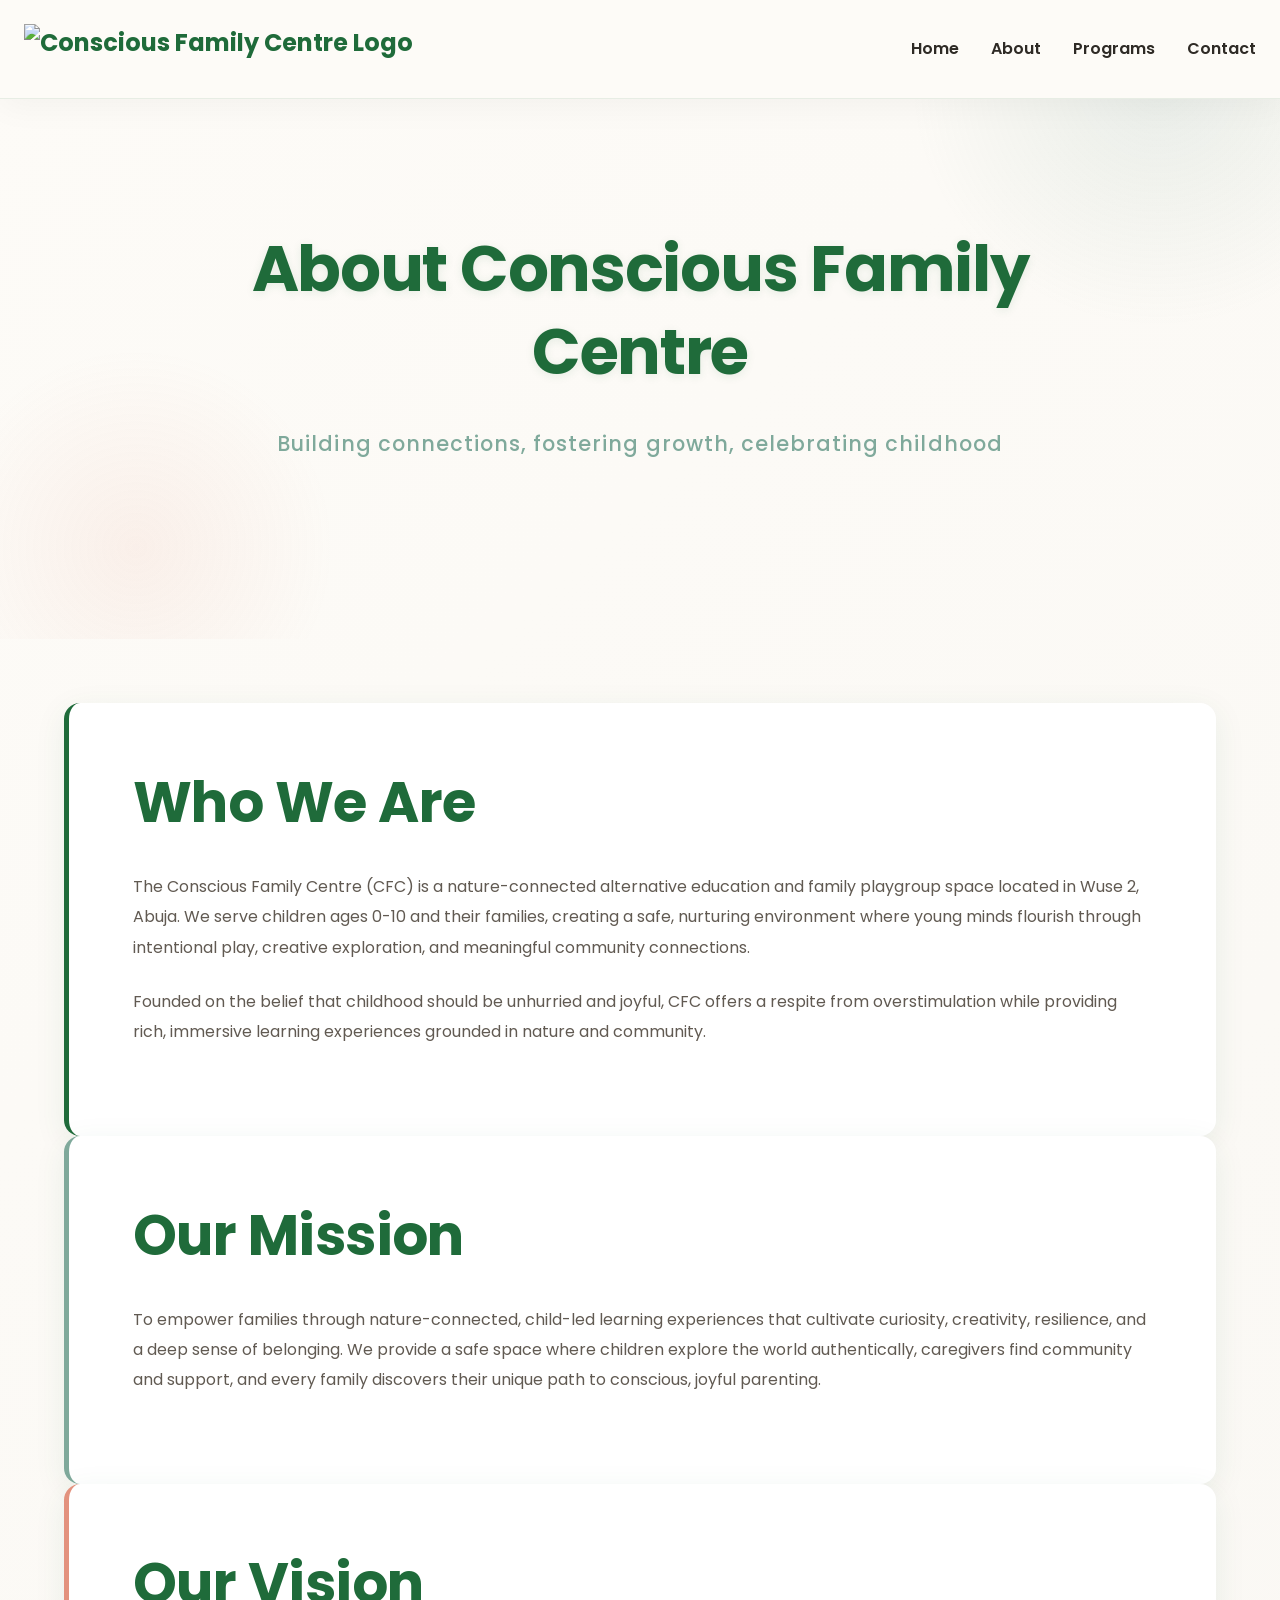
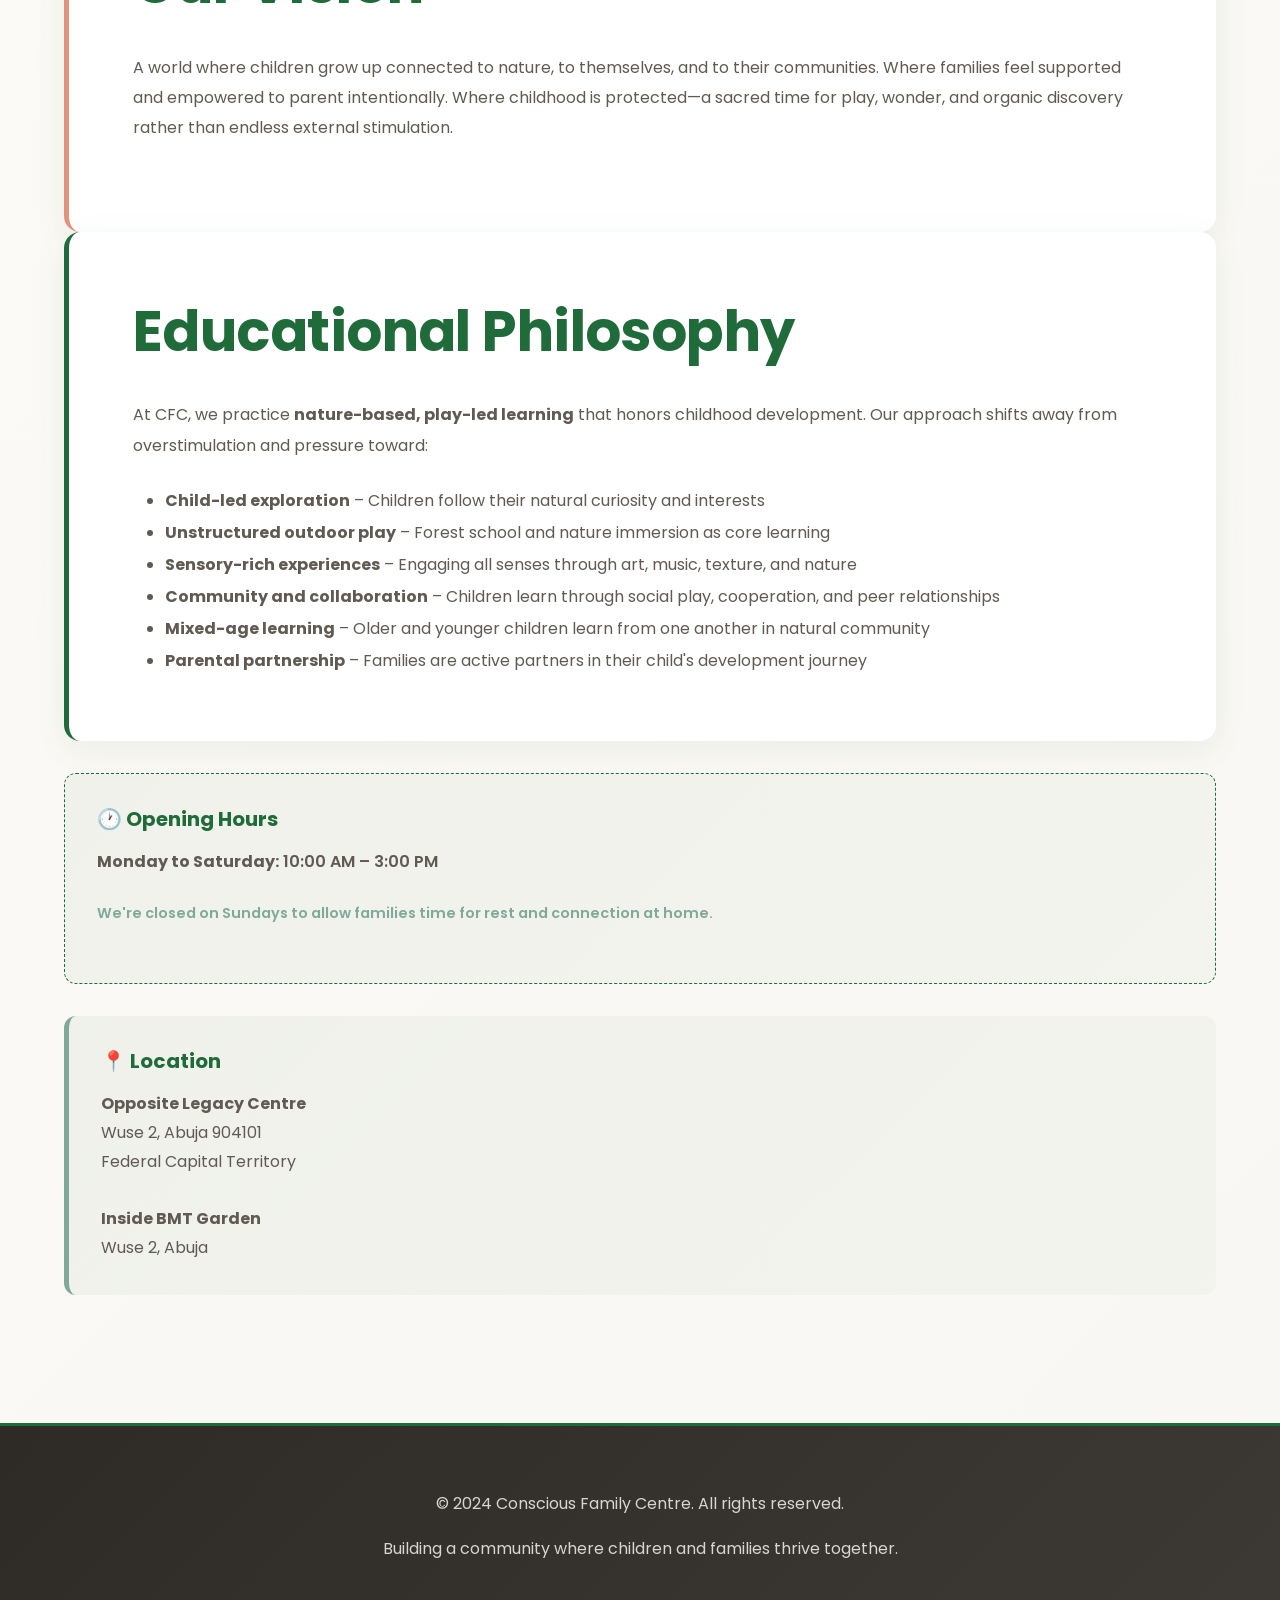
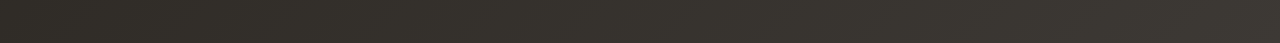
==== about.html @ c372beb5 "Add files via upload" ====
<!DOCTYPE html>
<html lang="en">
<head>
  <meta charset="UTF-8">
  <meta name="viewport" content="width=device-width, initial-scale=1.0">
  <meta name="description" content="Learn about Conscious Family Centre's mission, vision, and educational philosophy.">
  <meta name="theme-color" content="#1f6b3a">
  <title>About Us - Conscious Family Centre</title>
  <link rel="stylesheet" href="./styles.css">
  <link href="https://fonts.googleapis.com/css2?family=Poppins:wght@400;500;600;700&family=Nunito:wght@400;500;600&display=swap" rel="stylesheet">
</head>
<body>
  <!-- Floating Bubble Canvas Background -->
  <canvas id="bubble-canvas"></canvas>

  <!-- Navigation Header -->
  <header>
    <div class="header-container">
      <a href="./index.html" class="logo">
        <img src="./assets/logo.png" alt="Conscious Family Centre Logo">
      </a>
      <nav>
        <ul>
          <li><a href="./index.html" class="nav-link">Home</a></li>
          <li><a href="./about.html" class="nav-link">About</a></li>
          <li><a href="./programs.html" class="nav-link">Programs</a></li>
          <li><a href="./contact.html" class="nav-link">Contact</a></li>
        </ul>
      </nav>
      <button class="menu-toggle" aria-label="Toggle menu">☰</button>
    </div>
  </header>

  <!-- Main Content -->
  <main>
    <!-- Page Header -->
    <section class="hero" style="min-height: 60vh; padding: var(--spacing-xl) var(--spacing-md);">
      <div class="hero-content">
        <h1>About Conscious Family Centre</h1>
        <p class="subtitle">Building connections, fostering growth, celebrating childhood</p>
      </div>
    </section>

    <!-- About Content -->
    <section class="about-section">
      <!-- Who We Are -->
      <div class="about-block">
        <h2>Who We Are</h2>
        <p>
          The Conscious Family Centre (CFC) is a nature-connected alternative education and family playgroup space located in Wuse 2, Abuja. We serve children ages 0-10 and their families, creating a safe, nurturing environment where young minds flourish through intentional play, creative exploration, and meaningful community connections.
        </p>
        <p>
          Founded on the belief that childhood should be unhurried and joyful, CFC offers a respite from overstimulation while providing rich, immersive learning experiences grounded in nature and community.
        </p>
      </div>

      <!-- Our Mission -->
      <div class="about-block">
        <h2>Our Mission</h2>
        <p>
          To empower families through nature-connected, child-led learning experiences that cultivate curiosity, creativity, resilience, and a deep sense of belonging. We provide a safe space where children explore the world authentically, caregivers find community and support, and every family discovers their unique path to conscious, joyful parenting.
        </p>
      </div>

      <!-- Our Vision -->
      <div class="about-block">
        <h2>Our Vision</h2>
        <p>
          A world where children grow up connected to nature, to themselves, and to their communities. Where families feel supported and empowered to parent intentionally. Where childhood is protected—a sacred time for play, wonder, and organic discovery rather than endless external stimulation.
        </p>
      </div>

      <!-- Educational Philosophy -->
      <div class="about-block">
        <h2>Educational Philosophy</h2>
        <p>
          At CFC, we practice <strong>nature-based, play-led learning</strong> that honors childhood development. Our approach shifts away from overstimulation and pressure toward:
        </p>
        <ul style="color: var(--earth-muted); margin-left: var(--spacing-lg); line-height: 2;">
          <li><strong>Child-led exploration</strong> – Children follow their natural curiosity and interests</li>
          <li><strong>Unstructured outdoor play</strong> – Forest school and nature immersion as core learning</li>
          <li><strong>Sensory-rich experiences</strong> – Engaging all senses through art, music, texture, and nature</li>
          <li><strong>Community and collaboration</strong> – Children learn through social play, cooperation, and peer relationships</li>
          <li><strong>Mixed-age learning</strong> – Older and younger children learn from one another in natural community</li>
          <li><strong>Parental partnership</strong> – Families are active partners in their child's development journey</li>
        </ul>
      </div>

      <!-- Opening Hours -->
      <div class="opening-hours">
        <h4>🕐 Opening Hours</h4>
        <p><strong>Monday to Saturday:</strong> 10:00 AM – 3:00 PM</p>
        <p style="font-size: 0.9rem; color: #7fa99b; margin-top: var(--spacing-sm);">
          We're closed on Sundays to allow families time for rest and connection at home.
        </p>
      </div>

      <!-- Location Info -->
      <div style="background: linear-gradient(135deg, rgba(31, 107, 58, 0.05) 0%, rgba(127, 169, 155, 0.05) 100%); padding: var(--spacing-lg); border-radius: 12px; border-left: 5px solid #7fa99b; margin-top: var(--spacing-lg);">
        <h4 style="color: var(--primary-green); margin-bottom: var(--spacing-sm);">📍 Location</h4>
        <p style="margin: 0;">
          <strong>Opposite Legacy Centre</strong><br>
          Wuse 2, Abuja 904101<br>
          Federal Capital Territory<br>
          <br>
          <strong>Inside BMT Garden</strong><br>
          Wuse 2, Abuja
        </p>
      </div>
    </section>
  </main>

  <!-- Footer -->
  <footer>
    <p>&copy; 2024 Conscious Family Centre. All rights reserved.</p>
    <p>Building a community where children and families thrive together.</p>
  </footer>

  <!-- Scripts -->
  <script src="./script.js"></script>
</body>
</html>
---- styles.css ----
/* ==========================================
   CONSCIOUS FAMILY CENTRE - GLOBAL STYLES
   Modern, Warm, Organic Aesthetic
   ========================================== */

:root {
  /* Brand Colors */
  --primary-green: #1f6b3a;
  --secondary-green: #4ade80;
  --cream: #fdfbf7;
  --dark-text: #2e2a25;
  --earth-muted: #615a52;
  --accent-coral: #e3927e;
  --accent-sage: #7fa99b;
  --soft-gray: #f5f5f5;
  --white: #ffffff;
  
  /* Spacing */
  --spacing-xs: 0.5rem;
  --spacing-sm: 1rem;
  --spacing-md: 1.5rem;
  --spacing-lg: 2rem;
  --spacing-xl: 3rem;
  --spacing-2xl: 4rem;
  
  /* Transitions */
  --transition-fast: 0.2s ease;
  --transition-normal: 0.35s ease;
  --transition-smooth: 0.5s cubic-bezier(0.25, 0.46, 0.45, 0.94);
}

* {
  margin: 0;
  padding: 0;
  box-sizing: border-box;
}

html {
  scroll-behavior: smooth;
}

body {
  font-family: 'Poppins', sans-serif;
  color: var(--dark-text);
  background: linear-gradient(135deg, var(--cream) 0%, #f9f7f3 100%);
  position: relative;
  overflow-x: hidden;
  line-height: 1.6;
}

/* Canvas Background - Floating Bubbles */
#bubble-canvas {
  position: fixed;
  top: 0;
  left: 0;
  width: 100%;
  height: 100%;
  z-index: -1;
  pointer-events: none;
}

/* ==========================================
   TYPOGRAPHY
   ========================================== */

h1, h2, h3, h4, h5, h6 {
  font-family: 'Poppins', sans-serif;
  font-weight: 700;
  line-height: 1.3;
  color: var(--dark-text);
}

h1 {
  font-size: clamp(2.5rem, 8vw, 4rem);
  letter-spacing: -0.02em;
}

h2 {
  font-size: clamp(2rem, 6vw, 3.5rem);
  letter-spacing: -0.01em;
  margin-bottom: var(--spacing-lg);
}

h3 {
  font-size: clamp(1.5rem, 4vw, 2.5rem);
  margin-bottom: var(--spacing-md);
}

h4 {
  font-size: 1.25rem;
  margin-bottom: var(--spacing-sm);
}

p {
  font-size: 1rem;
  color: var(--earth-muted);
  margin-bottom: var(--spacing-md);
  line-height: 1.8;
}

.subtitle {
  font-size: clamp(1rem, 3vw, 1.25rem);
  color: var(--accent-sage);
  font-weight: 500;
  letter-spacing: 0.05em;
}

/* ==========================================
   NAVIGATION & HEADER
   ========================================== */

header {
  position: relative;
  z-index: 100;
  background: rgba(253, 251, 247, 0.95);
  backdrop-filter: blur(10px);
  border-bottom: 1px solid rgba(31, 107, 58, 0.1);
  padding: var(--spacing-md) 0;
  box-shadow: 0 8px 32px rgba(0, 0, 0, 0.04);
}

.header-container {
  max-width: 1400px;
  margin: 0 auto;
  padding: 0 var(--spacing-md);
  display: flex;
  justify-content: space-between;
  align-items: center;
}

.logo {
  display: flex;
  align-items: center;
  text-decoration: none;
  font-size: 1.5rem;
  font-weight: 700;
  color: var(--primary-green);
  transition: transform var(--transition-normal);
  gap: var(--spacing-sm);
}

.logo img {
  height: 50px;
  width: auto;
  transition: transform var(--transition-normal);
}

.logo:hover {
  transform: translateY(-2px);
}

.logo:hover img {
  transform: scale(1.05);
}

nav ul {
  list-style: none;
  display: flex;
  gap: var(--spacing-lg);
  flex-wrap: wrap;
}

nav a {
  text-decoration: none;
  color: var(--dark-text);
  font-weight: 600;
  position: relative;
  padding: var(--spacing-xs) 0;
  transition: color var(--transition-fast);
}

nav a::after {
  content: '';
  position: absolute;
  bottom: -4px;
  left: 0;
  width: 0;
  height: 2px;
  background: linear-gradient(90deg, var(--primary-green), var(--accent-sage));
  transition: width var(--transition-normal);
}

nav a:hover {
  color: var(--primary-green);
}

nav a:hover::after {
  width: 100%;
}

nav a.active {
  color: var(--primary-green);
}

nav a.active::after {
  width: 100%;
}

/* Mobile Menu Toggle */
.menu-toggle {
  display: none;
  background: none;
  border: none;
  font-size: 1.5rem;
  cursor: pointer;
  color: var(--primary-green);
}

/* ==========================================
   HERO SECTION
   ========================================== */

.hero {
  position: relative;
  min-height: 100vh;
  display: flex;
  align-items: center;
  justify-content: center;
  overflow: hidden;
  padding: var(--spacing-2xl) var(--spacing-md);
}

.hero::before {
  content: '';
  position: absolute;
  top: -50%;
  right: -10%;
  width: 500px;
  height: 500px;
  background: radial-gradient(circle, rgba(127, 169, 155, 0.15) 0%, transparent 70%);
  border-radius: 50%;
  animation: float 20s ease-in-out infinite;
}

.hero::after {
  content: '';
  position: absolute;
  bottom: -20%;
  left: -5%;
  width: 400px;
  height: 400px;
  background: radial-gradient(circle, rgba(227, 146, 126, 0.1) 0%, transparent 70%);
  border-radius: 50%;
  animation: float 25s ease-in-out infinite reverse;
}

.hero-content {
  position: relative;
  z-index: 2;
  text-align: center;
  max-width: 900px;
  animation: fadeInUp 1s ease-out;
}

.hero-content h1 {
  color: var(--primary-green);
  margin-bottom: var(--spacing-lg);
  text-shadow: 0 2px 10px rgba(31, 107, 58, 0.1);
}

.hero-content .subtitle {
  margin-bottom: var(--spacing-xl);
  font-size: clamp(1.1rem, 3vw, 1.3rem);
}

.hero-image-container {
  position: relative;
  width: 100%;
  max-width: 800px;
  margin-top: var(--spacing-2xl);
  border-radius: 20px;
  overflow: hidden;
  box-shadow: 0 20px 60px rgba(31, 107, 58, 0.15);
  transform: perspective(1000px) rotateX(5deg);
  transition: transform var(--transition-smooth);
}

.hero-image-container:hover {
  transform: perspective(1000px) rotateX(2deg) translateY(-5px);
}

.hero-image-container img {
  width: 100%;
  height: auto;
  display: block;
  object-fit: cover;
}

/* ==========================================
   CORE PRINCIPLES GRID
   ========================================== */

.principles-grid {
  display: grid;
  grid-template-columns: repeat(auto-fit, minmax(280px, 1fr));
  gap: var(--spacing-lg);
  margin-top: var(--spacing-2xl);
}

.principle-card {
  background: var(--white);
  padding: var(--spacing-lg);
  border-radius: 16px;
  box-shadow: 0 8px 32px rgba(31, 107, 58, 0.08);
  border: 1px solid rgba(31, 107, 58, 0.1);
  transition: all var(--transition-smooth);
  position: relative;
  overflow: hidden;
}

.principle-card::before {
  content: '';
  position: absolute;
  top: 0;
  left: -100%;
  width: 100%;
  height: 100%;
  background: linear-gradient(90deg, transparent, rgba(127, 169, 155, 0.1), transparent);
  transition: left var(--transition-smooth);
}

.principle-card:hover {
  transform: translateY(-8px);
  box-shadow: 0 16px 48px rgba(31, 107, 58, 0.15);
  border-color: var(--accent-sage);
}

.principle-card:hover::before {
  left: 100%;
}

.principle-icon {
  font-size: 3rem;
  margin-bottom: var(--spacing-md);
}

.principle-card h3 {
  color: var(--primary-green);
  margin-bottom: var(--spacing-sm);
}

.principle-card p {
  font-size: 0.95rem;
  color: var(--earth-muted);
}

/* ==========================================
   ABOUT PAGE STYLES
   ========================================== */

.about-section {
  max-width: 1200px;
  margin: 0 auto;
  padding: var(--spacing-2xl) var(--spacing-md);
}

.about-grid {
  display: grid;
  grid-template-columns: 1fr;
  gap: var(--spacing-2xl);
  margin-bottom: var(--spacing-2xl);
}

.about-block {
  background: var(--white);
  padding: var(--spacing-2xl);
  border-radius: 16px;
  box-shadow: 0 8px 32px rgba(31, 107, 58, 0.08);
  border-left: 5px solid var(--primary-green);
  transition: transform var(--transition-smooth);
}

.about-block:nth-child(2) {
  border-left-color: var(--accent-sage);
}

.about-block:nth-child(3) {
  border-left-color: var(--accent-coral);
}

.about-block:hover {
  transform: translateX(8px);
}

.about-block h2 {
  color: var(--primary-green);
  margin-bottom: var(--spacing-lg);
}

.about-block p {
  margin-bottom: var(--spacing-md);
  line-height: 1.9;
}

.opening-hours {
  background: linear-gradient(135deg, rgba(31, 107, 58, 0.05) 0%, rgba(127, 169, 155, 0.05) 100%);
  padding: var(--spacing-lg);
  border-radius: 12px;
  margin-top: var(--spacing-lg);
  border: 1px dashed var(--primary-green);
}

.opening-hours h4 {
  color: var(--primary-green);
  margin-bottom: var(--spacing-sm);
}

.opening-hours p {
  color: var(--earth-muted);
  font-weight: 600;
}

/* ==========================================
   PROGRAMS PAGE - MASONRY GRID
   ========================================== */

.programs-section {
  max-width: 1400px;
  margin: 0 auto;
  padding: var(--spacing-2xl) var(--spacing-md);
}

.programs-intro {
  text-align: center;
  margin-bottom: var(--spacing-2xl);
}

.programs-intro h2 {
  color: var(--primary-green);
}

.programs-grid {
  display: grid;
  grid-template-columns: repeat(auto-fill, minmax(300px, 1fr));
  gap: var(--spacing-lg);
  margin-bottom: var(--spacing-2xl);
}

.program-card {
  background: var(--white);
  border-radius: 16px;
  overflow: hidden;
  box-shadow: 0 8px 32px rgba(31, 107, 58, 0.08);
  transition: all var(--transition-smooth);
  position: relative;
  display: flex;
  flex-direction: column;
  height: 100%;
}

.program-card:hover {
  transform: translateY(-12px);
  box-shadow: 0 16px 48px rgba(31, 107, 58, 0.2);
}

.program-image-wrapper {
  position: relative;
  width: 100%;
  height: 250px;
  overflow: hidden;
  background: linear-gradient(135deg, var(--cream) 0%, var(--soft-gray) 100%);
}

.program-image-wrapper img {
  width: 100%;
  height: 100%;
  object-fit: cover;
  transition: transform var(--transition-smooth);
}

.program-card:hover .program-image-wrapper img {
  transform: scale(1.08);
  filter: brightness(1.05);
}

.program-content {
  padding: var(--spacing-lg);
  flex-grow: 1;
  display: flex;
  flex-direction: column;
}

.program-badge {
  display: inline-block;
  background: linear-gradient(135deg, var(--primary-green), var(--accent-sage));
  color: var(--white);
  padding: var(--spacing-xs) var(--spacing-md);
  border-radius: 20px;
  font-size: 0.75rem;
  font-weight: 700;
  text-transform: uppercase;
  letter-spacing: 0.05em;
  margin-bottom: var(--spacing-sm);
  width: fit-content;
}

.program-card h3 {
  color: var(--primary-green);
  margin-bottom: var(--spacing-sm);
  font-size: 1.3rem;
}

.program-card p {
  color: var(--earth-muted);
  font-size: 0.95rem;
  margin-bottom: var(--spacing-md);
  flex-grow: 1;
}

/* ==========================================
   TESTIMONIALS SECTION
   ========================================== */

.testimonials-section {
  background: linear-gradient(135deg, rgba(31, 107, 58, 0.05) 0%, rgba(127, 169, 155, 0.05) 100%);
  padding: var(--spacing-2xl) var(--spacing-md);
  margin-top: var(--spacing-2xl);
  border-top: 2px solid var(--primary-green);
  border-bottom: 2px solid var(--accent-sage);
}

.testimonials-content {
  max-width: 1200px;
  margin: 0 auto;
}

.testimonials-section h2 {
  color: var(--primary-green);
  text-align: center;
  margin-bottom: var(--spacing-2xl);
}

.testimonial-grid {
  display: grid;
  grid-template-columns: 1fr;
  gap: var(--spacing-lg);
  margin-top: var(--spacing-lg);
}

.testimonial-card {
  background: var(--white);
  border-radius: 16px;
  overflow: hidden;
  box-shadow: 0 8px 32px rgba(31, 107, 58, 0.08);
  display: grid;
  grid-template-columns: 1fr 1fr;
  gap: var(--spacing-lg);
  padding: var(--spacing-lg);
  transition: transform var(--transition-smooth);
}

.testimonial-card:hover {
  transform: translateY(-4px);
}

.testimonial-image {
  width: 100%;
  height: 300px;
  border-radius: 12px;
  overflow: hidden;
  background: linear-gradient(135deg, var(--cream) 0%, var(--soft-gray) 100%);
}

.testimonial-image img {
  width: 100%;
  height: 100%;
  object-fit: cover;
}

.testimonial-quote {
  display: flex;
  flex-direction: column;
  justify-content: center;
}

.testimonial-quote p {
  font-size: 1.1rem;
  color: var(--dark-text);
  font-style: italic;
  margin-bottom: var(--spacing-lg);
  border-left: 4px solid var(--accent-coral);
  padding-left: var(--spacing-lg);
  line-height: 1.9;
}

.testimonial-quote .author {
  font-weight: 700;
  color: var(--primary-green);
  font-style: normal;
  font-size: 0.95rem;
}

/* ==========================================
   CONTACT PAGE - DIGITAL CONNECT HUB
   ========================================== */

.contact-section {
  max-width: 1000px;
  margin: 0 auto;
  padding: var(--spacing-2xl) var(--spacing-md);
}

.contact-intro {
  text-align: center;
  margin-bottom: var(--spacing-2xl);
}

.contact-intro h2 {
  color: var(--primary-green);
}

.contact-grid {
  display: grid;
  grid-template-columns: repeat(auto-fit, minmax(300px, 1fr));
  gap: var(--spacing-lg);
}

.contact-card {
  background: var(--white);
  padding: var(--spacing-2xl);
  border-radius: 16px;
  text-align: center;
  box-shadow: 0 8px 32px rgba(31, 107, 58, 0.08);
  border: 2px solid transparent;
  transition: all var(--transition-smooth);
  position: relative;
  overflow: hidden;
}

.contact-card::before {
  content: '';
  position: absolute;
  top: 0;
  left: 0;
  right: 0;
  height: 3px;
  background: linear-gradient(90deg, var(--primary-green), var(--accent-sage));
  transform: scaleX(0);
  transform-origin: left;
  transition: transform var(--transition-smooth);
}

.contact-card:hover {
  border-color: var(--accent-sage);
  transform: translateY(-8px);
  box-shadow: 0 16px 48px rgba(31, 107, 58, 0.15);
}

.contact-card:hover::before {
  transform: scaleX(1);
}

.contact-icon {
  font-size: 3rem;
  margin-bottom: var(--spacing-md);
  animation: float 3s ease-in-out infinite;
}

.contact-card h3 {
  color: var(--primary-green);
  margin-bottom: var(--spacing-md);
}

.contact-card p {
  color: var(--earth-muted);
  margin-bottom: var(--spacing-lg);
}

.contact-link {
  display: inline-flex;
  align-items: center;
  justify-content: center;
  gap: var(--spacing-sm);
  background: linear-gradient(135deg, var(--primary-green), var(--accent-sage));
  color: var(--white);
  padding: var(--spacing-md) var(--spacing-lg);
  border-radius: 10px;
  text-decoration: none;
  font-weight: 600;
  transition: all var(--transition-smooth);
  border: 2px solid transparent;
}

.contact-link:hover {
  transform: translateY(-2px);
  box-shadow: 0 8px 20px rgba(31, 107, 58, 0.3);
  background: linear-gradient(135deg, var(--accent-sage), var(--primary-green));
}

.contact-link svg {
  width: 20px;
  height: 20px;
  transition: transform var(--transition-normal);
}

.contact-link:hover svg {
  transform: scale(1.15) rotate(5deg);
}

.location-card {
  grid-column: 1 / -1;
  background: linear-gradient(135deg, rgba(31, 107, 58, 0.05) 0%, rgba(127, 169, 155, 0.05) 100%);
  border: 2px dashed var(--primary-green);
}

.location-card h3 {
  margin-bottom: var(--spacing-md);
}

.location-info {
  color: var(--earth-muted);
  line-height: 1.9;
  font-weight: 500;
}

/* ==========================================
   FOOTER
   ========================================== */

footer {
  background: linear-gradient(135deg, var(--dark-text) 0%, #3d3935 100%);
  color: var(--white);
  padding: var(--spacing-2xl) var(--spacing-md);
  text-align: center;
  margin-top: var(--spacing-2xl);
  border-top: 3px solid var(--primary-green);
}

footer p {
  color: rgba(255, 255, 255, 0.8);
  margin-bottom: var(--spacing-sm);
}

footer a {
  color: var(--accent-sage);
  text-decoration: none;
  transition: color var(--transition-normal);
}

footer a:hover {
  color: var(--accent-coral);
  text-decoration: underline;
}

/* ==========================================
   ANIMATIONS
   ========================================== */

@keyframes float {
  0%, 100% {
    transform: translateY(0px);
  }
  50% {
    transform: translateY(-20px);
  }
}

@keyframes fadeInUp {
  from {
    opacity: 0;
    transform: translateY(30px);
  }
  to {
    opacity: 1;
    transform: translateY(0);
  }
}

@keyframes slideInLeft {
  from {
    opacity: 0;
    transform: translateX(-50px);
  }
  to {
    opacity: 1;
    transform: translateX(0);
  }
}

@keyframes slideInRight {
  from {
    opacity: 0;
    transform: translateX(50px);
  }
  to {
    opacity: 1;
    transform: translateX(0);
  }
}

@keyframes pulse {
  0%, 100% {
    opacity: 1;
  }
  50% {
    opacity: 0.7;
  }
}

/* ==========================================
   RESPONSIVE DESIGN
   ========================================== */

@media (max-width: 768px) {
  :root {
    --spacing-xl: 2rem;
    --spacing-2xl: 2.5rem;
  }

  nav ul {
    gap: var(--spacing-md);
  }

  .menu-toggle {
    display: block;
  }

  nav {
    display: none;
  }

  nav.active {
    display: flex;
    position: absolute;
    top: 70px;
    left: 0;
    right: 0;
    background: var(--cream);
    flex-direction: column;
    padding: var(--spacing-lg);
    border-bottom: 1px solid rgba(31, 107, 58, 0.1);
    gap: var(--spacing-md);
  }

  nav.active ul {
    flex-direction: column;
    gap: var(--spacing-md);
  }

  .hero {
    min-height: 80vh;
    padding: var(--spacing-lg) var(--spacing-md);
  }

  .principles-grid {
    grid-template-columns: 1fr;
  }

  .programs-grid {
    grid-template-columns: 1fr;
  }

  .testimonial-card {
    grid-template-columns: 1fr;
    gap: var(--spacing-lg);
  }

  .testimonial-image {
    height: 250px;
  }

  .contact-grid {
    grid-template-columns: 1fr;
  }

  .about-block {
    padding: var(--spacing-lg);
  }

  h1 {
    font-size: 2rem;
  }

  h2 {
    font-size: 1.5rem;
  }

  .hero::before {
    width: 300px;
    height: 300px;
  }

  .hero::after {
    width: 250px;
    height: 250px;
  }
}

@media (max-width: 480px) {
  :root {
    --spacing-lg: 1.5rem;
    --spacing-md: 1rem;
  }

  .header-container {
    padding: 0 var(--spacing-sm);
  }

  .logo img {
    height: 40px;
  }

  h1 {
    font-size: 1.5rem;
  }

  h2 {
    font-size: 1.25rem;
  }

  nav a {
    font-size: 0.9rem;
  }

  .hero-image-container {
    margin-top: var(--spacing-lg);
  }

  .principle-card {
    padding: var(--spacing-md);
  }

  .program-image-wrapper {
    height: 200px;
  }

  .contact-card {
    padding: var(--spacing-lg);
  }

  .testimonial-card {
    padding: var(--spacing-md);
  }

  footer {
    padding: var(--spacing-lg) var(--spacing-sm);
  }
}

/* ==========================================
   UTILITY CLASSES
   ========================================== */

.container {
  max-width: 1200px;
  margin: 0 auto;
  padding: 0 var(--spacing-md);
}

.section-title {
  color: var(--primary-green);
  text-align: center;
  margin-bottom: var(--spacing-2xl);
}

.btn {
  display: inline-block;
  padding: var(--spacing-md) var(--spacing-lg);
  border-radius: 10px;
  text-decoration: none;
  font-weight: 600;
  transition: all var(--transition-smooth);
  border: 2px solid transparent;
}

.btn-primary {
  background: linear-gradient(135deg, var(--primary-green), var(--accent-sage));
  color: var(--white);
}

.btn-primary:hover {
  transform: translateY(-2px);
  box-shadow: 0 8px 20px rgba(31, 107, 58, 0.3);
}

.btn-secondary {
  background: transparent;
  color: var(--primary-green);
  border-color: var(--primary-green);
}

.btn-secondary:hover {
  background: var(--primary-green);
  color: var(--white);
}

.text-center {
  text-align: center;
}

.mt-lg {
  margin-top: var(--spacing-lg);
}

.mb-lg {
  margin-bottom: var(--spacing-lg);
}

.opacity-reduced {
  opacity: 0.8;
}
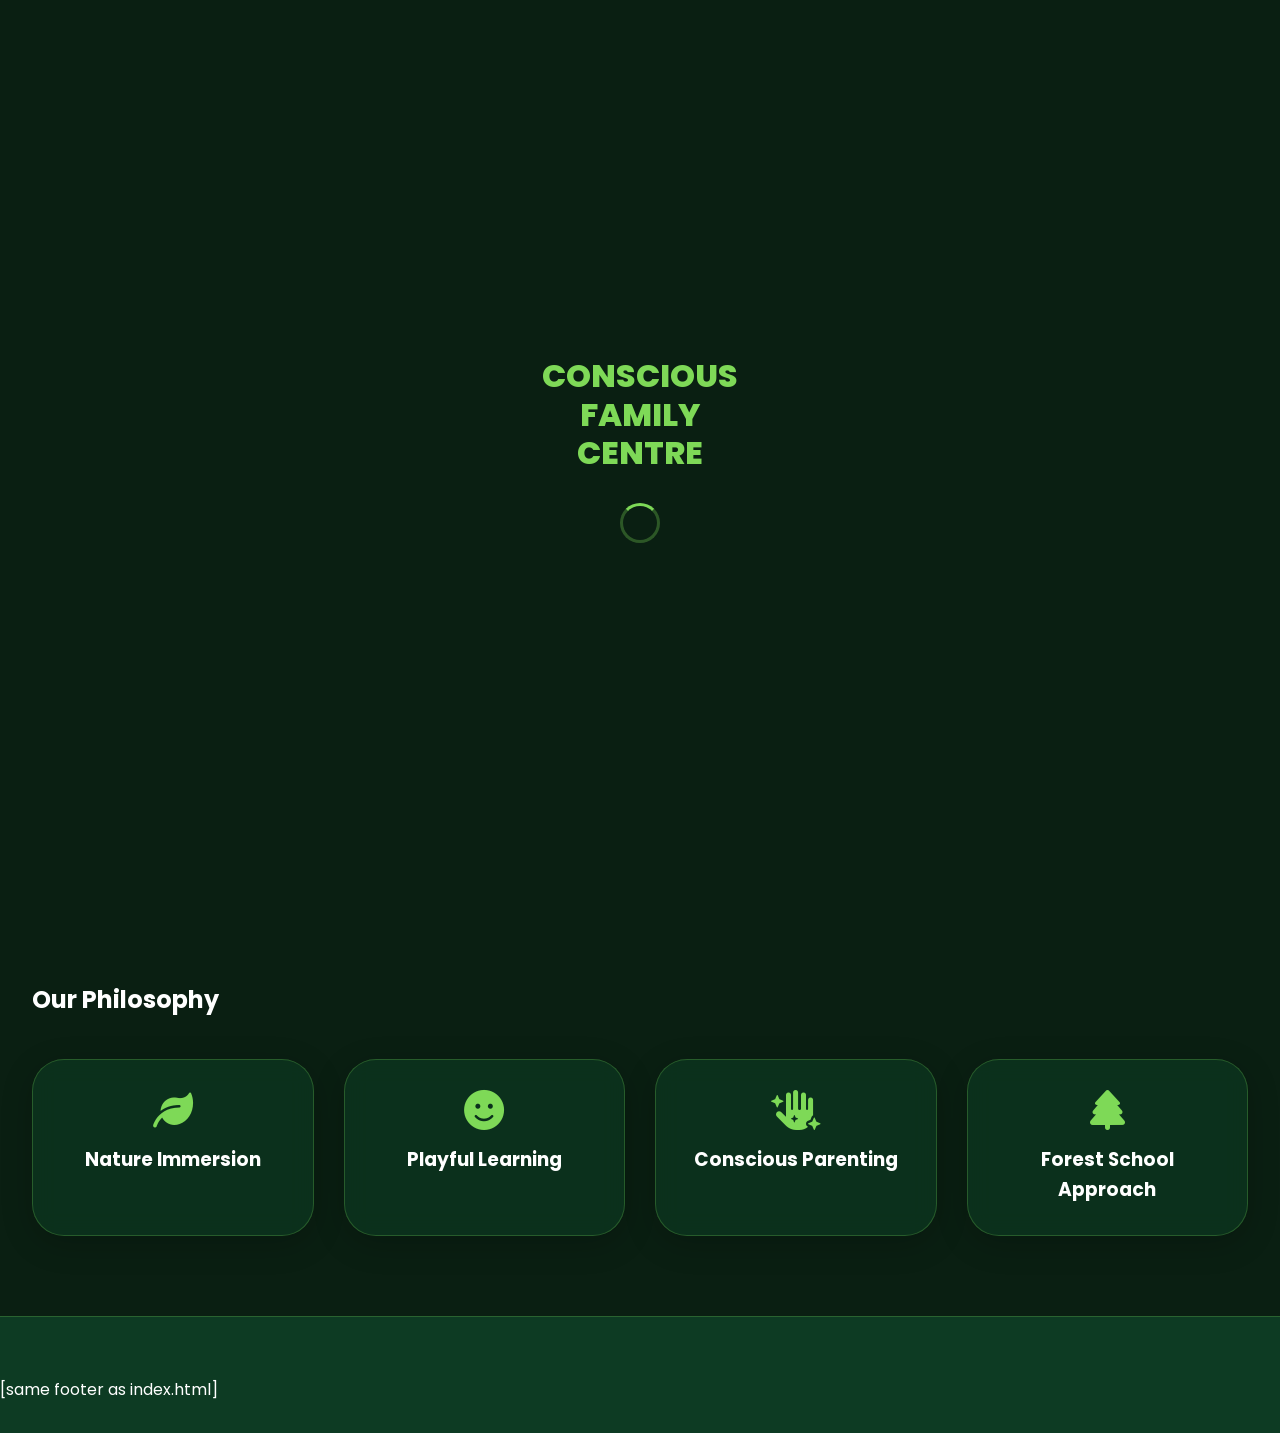
==== commit 40aebe2a: "Create about.html" ====
--- a/about.html
+++ b/about.html
@@ -2,121 +2,58 @@
 <html lang="en">
 <head>
   <meta charset="UTF-8">
-  <meta name="viewport" content="width=device-width, initial-scale=1.0">
-  <meta name="description" content="Learn about Conscious Family Centre's mission, vision, and educational philosophy.">
-  <meta name="theme-color" content="#1f6b3a">
-  <title>About Us - Conscious Family Centre</title>
-  <link rel="stylesheet" href="./styles.css">
-  <link href="https://fonts.googleapis.com/css2?family=Poppins:wght@400;500;600;700&family=Nunito:wght@400;500;600&display=swap" rel="stylesheet">
+  <meta name="viewport" content="width=device-width, initial-scale=1.0, user-scalable=no">
+  <title>About | Conscious Family Centre</title>
+  <link rel="preconnect" href="https://fonts.googleapis.com">
+  <link rel="preconnect" href="https://fonts.gstatic.com" crossorigin>
+  <link href="https://fonts.googleapis.com/css2?family=Poppins:wght@300;400;500;600;700;800&family=Nunito:wght@400;500;600;700&display=swap" rel="stylesheet">
+  <link rel="stylesheet" href="https://cdnjs.cloudflare.com/ajax/libs/font-awesome/6.0.0-beta3/css/all.min.css">
+  <link rel="stylesheet" href="style.css">
 </head>
 <body>
-  <!-- Floating Bubble Canvas Background -->
-  <canvas id="bubble-canvas"></canvas>
+  <div class="cursor"></div><div class="cursor-follower"></div>
+  <div class="preloader"><div class="preloader-content"><div class="preloader-logo">conscious<br>family<br>centre</div><div class="preloader-spinner"></div></div></div>
 
-  <!-- Navigation Header -->
-  <header>
-    <div class="header-container">
-      <a href="./index.html" class="logo">
-        <img src="./assets/logo.png" alt="Conscious Family Centre Logo">
-      </a>
-      <nav>
-        <ul>
-          <li><a href="./index.html" class="nav-link">Home</a></li>
-          <li><a href="./about.html" class="nav-link">About</a></li>
-          <li><a href="./programs.html" class="nav-link">Programs</a></li>
-          <li><a href="./contact.html" class="nav-link">Contact</a></li>
-        </ul>
-      </nav>
-      <button class="menu-toggle" aria-label="Toggle menu">☰</button>
+  <nav class="navbar">
+    <div class="container nav-container">
+      <div class="logo"><div class="logo-stacked">conscious<br><span>family<br>centre</span></div></div>
+      <div class="nav-toggle" id="navToggle"><span></span><span></span><span></span></div>
+      <ul class="nav-menu" id="navMenu">
+        <li><a href="index.html" class="nav-link">Home</a></li>
+        <li><a href="about.html" class="nav-link active">About</a></li>
+        <li><a href="programs.html" class="nav-link">Programs</a></li>
+        <li><a href="contact.html" class="nav-link">Contact</a></li>
+        <li><a href="tel:0803518784" class="nav-cta"><i class="fas fa-phone-alt"></i> Call Us</a></li>
+      </ul>
     </div>
-  </header>
+  </nav>
 
-  <!-- Main Content -->
-  <main>
-    <!-- Page Header -->
-    <section class="hero" style="min-height: 60vh; padding: var(--spacing-xl) var(--spacing-md);">
-      <div class="hero-content">
-        <h1>About Conscious Family Centre</h1>
-        <p class="subtitle">Building connections, fostering growth, celebrating childhood</p>
+  <section class="page-hero">
+    <div class="container"><h1>Our Story</h1><p>A nature-connected haven for children 0–10 and their families</p></div>
+  </section>
+
+  <section class="about-section">
+    <div class="container">
+      <div class="about-grid">
+        <div class="about-content">
+          <h2>Conscious Family Centre (CFC)</h2>
+          <p>We are a nature-connected alternative education and family playgroup space in Abuja, designed for children ages 0 to 10. Our centre offers <strong>stay-and-play sessions</strong>, a <strong>Homeschool Hub</strong>, and dedicated community support for parents and caregivers.</p>
+          <p>We believe that childhood should be filled with wonder, outdoor exploration, and meaningful connections. Every activity is intentionally crafted to nurture emotional, social, and cognitive development.</p>
+          <div class="hours-card glassmorph"><h3><i class="far fa-clock"></i> Opening Hours</h3><p>Monday – Saturday: 10:00 AM – 3:00 PM</p><p><em>Closed on Sundays</em></p></div>
+        </div>
+        <div class="about-image"><img src="https://images.unsplash.com/photo-1502082553048-f009c37129b9?w=600&auto=format" alt="Children playing outdoors" loading="lazy"></div>
       </div>
-    </section>
+    </div>
+  </section>
 
-    <!-- About Content -->
-    <section class="about-section">
-      <!-- Who We Are -->
-      <div class="about-block">
-        <h2>Who We Are</h2>
-        <p>
-          The Conscious Family Centre (CFC) is a nature-connected alternative education and family playgroup space located in Wuse 2, Abuja. We serve children ages 0-10 and their families, creating a safe, nurturing environment where young minds flourish through intentional play, creative exploration, and meaningful community connections.
-        </p>
-        <p>
-          Founded on the belief that childhood should be unhurried and joyful, CFC offers a respite from overstimulation while providing rich, immersive learning experiences grounded in nature and community.
-        </p>
-      </div>
+  <section class="values-section">
+    <div class="container"><h2>Our Philosophy</h2><div class="values-grid"><div class="value-card glassmorph"><i class="fas fa-leaf"></i><h3>Nature Immersion</h3></div><div class="value-card glassmorph"><i class="fas fa-smile"></i><h3>Playful Learning</h3></div><div class="value-card glassmorph"><i class="fas fa-hand-sparkles"></i><h3>Conscious Parenting</h3></div><div class="value-card glassmorph"><i class="fas fa-tree"></i><h3>Forest School Approach</h3></div></div></div>
+  </section>
 
-      <!-- Our Mission -->
-      <div class="about-block">
-        <h2>Our Mission</h2>
-        <p>
-          To empower families through nature-connected, child-led learning experiences that cultivate curiosity, creativity, resilience, and a deep sense of belonging. We provide a safe space where children explore the world authentically, caregivers find community and support, and every family discovers their unique path to conscious, joyful parenting.
-        </p>
-      </div>
-
-      <!-- Our Vision -->
-      <div class="about-block">
-        <h2>Our Vision</h2>
-        <p>
-          A world where children grow up connected to nature, to themselves, and to their communities. Where families feel supported and empowered to parent intentionally. Where childhood is protected—a sacred time for play, wonder, and organic discovery rather than endless external stimulation.
-        </p>
-      </div>
-
-      <!-- Educational Philosophy -->
-      <div class="about-block">
-        <h2>Educational Philosophy</h2>
-        <p>
-          At CFC, we practice <strong>nature-based, play-led learning</strong> that honors childhood development. Our approach shifts away from overstimulation and pressure toward:
-        </p>
-        <ul style="color: var(--earth-muted); margin-left: var(--spacing-lg); line-height: 2;">
-          <li><strong>Child-led exploration</strong> – Children follow their natural curiosity and interests</li>
-          <li><strong>Unstructured outdoor play</strong> – Forest school and nature immersion as core learning</li>
-          <li><strong>Sensory-rich experiences</strong> – Engaging all senses through art, music, texture, and nature</li>
-          <li><strong>Community and collaboration</strong> – Children learn through social play, cooperation, and peer relationships</li>
-          <li><strong>Mixed-age learning</strong> – Older and younger children learn from one another in natural community</li>
-          <li><strong>Parental partnership</strong> – Families are active partners in their child's development journey</li>
-        </ul>
-      </div>
-
-      <!-- Opening Hours -->
-      <div class="opening-hours">
-        <h4>🕐 Opening Hours</h4>
-        <p><strong>Monday to Saturday:</strong> 10:00 AM – 3:00 PM</p>
-        <p style="font-size: 0.9rem; color: #7fa99b; margin-top: var(--spacing-sm);">
-          We're closed on Sundays to allow families time for rest and connection at home.
-        </p>
-      </div>
-
-      <!-- Location Info -->
-      <div style="background: linear-gradient(135deg, rgba(31, 107, 58, 0.05) 0%, rgba(127, 169, 155, 0.05) 100%); padding: var(--spacing-lg); border-radius: 12px; border-left: 5px solid #7fa99b; margin-top: var(--spacing-lg);">
-        <h4 style="color: var(--primary-green); margin-bottom: var(--spacing-sm);">📍 Location</h4>
-        <p style="margin: 0;">
-          <strong>Opposite Legacy Centre</strong><br>
-          Wuse 2, Abuja 904101<br>
-          Federal Capital Territory<br>
-          <br>
-          <strong>Inside BMT Garden</strong><br>
-          Wuse 2, Abuja
-        </p>
-      </div>
-    </section>
-  </main>
-
-  <!-- Footer -->
-  <footer>
-    <p>&copy; 2024 Conscious Family Centre. All rights reserved.</p>
-    <p>Building a community where children and families thrive together.</p>
-  </footer>
-
-  <!-- Scripts -->
-  <script src="./script.js"></script>
+  <footer class="footer">[same footer as index.html]</footer>
+  <script src="https://cdnjs.cloudflare.com/ajax/libs/three.js/r128/three.min.js"></script>
+  <script src="https://cdnjs.cloudflare.com/ajax/libs/gsap/3.12.5/gsap.min.js"></script>
+  <script src="https://cdnjs.cloudflare.com/ajax/libs/gsap/3.12.5/ScrollTrigger.min.js"></script>
+  <script src="script.js"></script>
 </body>
-</html>
+    </html>
--- a/style.css
+++ b/style.css
@@ -0,0 +1,82 @@
+/* Dark Green + Leafy Green Theme */
+:root {
+  --dark-bg: #0A1F12;
+  --deep-green: #0D3B23;
+  --leaf-green: #4CAF50;
+  --light-leaf: #7ED957;
+  --accent-gold: #F5B041;
+  --white: #FFFFFF;
+  --white-soft: rgba(255,255,255,0.85);
+  --glass-bg: rgba(13, 59, 35, 0.65);
+  --glass-border: rgba(126, 217, 87, 0.25);
+  --shadow-glow: 0 0 20px rgba(76, 175, 80, 0.3);
+}
+* { margin: 0; padding: 0; box-sizing: border-box; }
+body { font-family: 'Poppins', sans-serif; background: var(--dark-bg); color: var(--white); line-height: 1.6; overflow-x: hidden; }
+.container { max-width: 1280px; margin: 0 auto; padding: 0 32px; }
+.cursor { position: fixed; width: 8px; height: 8px; background: var(--light-leaf); border-radius: 50%; pointer-events: none; z-index: 9999; mix-blend-mode: difference; }
+.cursor-follower { position: fixed; width: 40px; height: 40px; border: 2px solid var(--light-leaf); border-radius: 50%; pointer-events: none; z-index: 9998; transition: transform 0.2s ease; }
+.preloader { position: fixed; top:0; left:0; width:100%; height:100%; background: var(--dark-bg); z-index:10000; display:flex; justify-content:center; align-items:center; transition: opacity 0.8s; }
+.preloader-logo { font-size: 2rem; font-weight:800; line-height:1.2; text-transform:uppercase; color: var(--light-leaf); margin-bottom:30px; text-align:center; }
+.preloader-spinner { width:40px; height:40px; border:3px solid rgba(126,217,87,0.3); border-top:3px solid var(--light-leaf); border-radius:50%; animation: spin 1s linear infinite; margin:0 auto; }
+@keyframes spin { to { transform: rotate(360deg); } }
+.glassmorph { background: var(--glass-bg); backdrop-filter: blur(12px); border: 1px solid var(--glass-border); border-radius: 32px; box-shadow: 0 8px 32px rgba(0,0,0,0.2); }
+.navbar { position: fixed; top:20px; left:50%; transform:translateX(-50%); width:calc(100% - 40px); max-width:1320px; background: rgba(10,31,18,0.85); backdrop-filter:blur(16px); border-radius:80px; z-index:1000; padding:12px 28px; transition: all 0.4s; border:1px solid rgba(126,217,87,0.2); }
+.navbar.scrolled { top:10px; background: rgba(10,31,18,0.95); }
+.nav-container { display:flex; justify-content:space-between; align-items:center; }
+.logo-stacked { font-size:1.2rem; font-weight:800; line-height:1.2; text-transform:uppercase; letter-spacing:1px; }
+.logo-stacked span { color: var(--light-leaf); }
+.nav-menu { display:flex; gap:2rem; align-items:center; list-style:none; }
+.nav-link { text-decoration:none; color:var(--white); font-weight:500; transition:0.3s; position:relative; }
+.nav-link::after { content:''; position:absolute; bottom:-5px; left:0; width:0; height:2px; background:var(--light-leaf); transition:width 0.3s; }
+.nav-link:hover::after, .nav-link.active::after { width:100%; }
+.nav-cta { background:var(--leaf-green); color:white; padding:8px 24px; border-radius:40px; text-decoration:none; font-weight:600; transition:0.3s; display:flex; align-items:center; gap:8px; }
+.nav-cta:hover { background:var(--light-leaf); transform:scale(1.02); }
+.nav-toggle { display:none; cursor:pointer; }
+.nav-toggle span { display:block; width:25px; height:3px; background:white; margin:5px 0; }
+.hero { min-height:100vh; position:relative; overflow:hidden; display:flex; align-items:center; }
+#hero-canvas { position:absolute; top:0; left:0; width:100%; height:100%; z-index:1; }
+.hero-background-image { position:absolute; top:0; left:0; width:100%; height:100%; background-image:url('https://images.unsplash.com/photo-1441974231531-c6227db76b6e?w=1600&auto=format'); background-size:cover; background-position:center; opacity:0.4; z-index:2; }
+.hero-overlay { position:absolute; top:0; left:0; width:100%; height:100%; background:radial-gradient(circle, transparent, var(--dark-bg) 80%); z-index:3; }
+.hero-container { position:relative; z-index:10; width:100%; }
+.hero-card { max-width:750px; padding:48px 56px; margin:0 auto; text-align:center; backdrop-filter:blur(16px); }
+.hero-badge { display:inline-block; background:rgba(76,175,80,0.2); padding:6px 18px; border-radius:40px; font-size:0.8rem; letter-spacing:2px; margin-bottom:24px; }
+.hero-title { font-size:clamp(2.2rem,6vw,4rem); font-weight:800; line-height:1.2; margin-bottom:20px; }
+.hero-text { font-size:1.1rem; margin-bottom:32px; opacity:0.9; }
+.btn { display:inline-flex; align-items:center; gap:12px; padding:12px 32px; border-radius:50px; text-decoration:none; font-weight:600; transition:all 0.4s; }
+.btn-primary { background:var(--leaf-green); color:white; }
+.btn-primary:hover { background:var(--light-leaf); transform:translateY(-3px); box-shadow:0 10px 25px rgba(76,175,80,0.4); }
+.btn-outline { border:2px solid var(--light-leaf); color:white; }
+.btn-outline:hover { background:var(--light-leaf); color:var(--dark-bg); transform:translateY(-3px); }
+.hero-scroll { position:absolute; bottom:30px; left:50%; transform:translateX(-50%); z-index:10; text-align:center; }
+.scroll-mouse { width:26px; height:40px; border:2px solid white; border-radius:20px; margin:0 auto 8px; position:relative; }
+.scroll-mouse::before { content:''; position:absolute; top:8px; left:50%; transform:translateX(-50%); width:4px; height:8px; background:white; border-radius:2px; animation:scrollAnim 1.5s infinite; }
+@keyframes scrollAnim { 0%{opacity:1; transform:translateX(-50%) translateY(0);} 100%{opacity:0; transform:translateX(-50%) translateY(10px);} }
+.scroll-arrow { animation:bounce 2s infinite; }
+@keyframes bounce { 0%,100%{transform:translateY(0);} 50%{transform:translateY(5px);} }
+.page-hero { padding:160px 0 80px; background: linear-gradient(135deg, var(--deep-green), var(--dark-bg)); text-align:center; }
+.page-hero h1 { font-size:3rem; margin-bottom:20px; }
+.about-section, .programs-main, .core-activities, .contact-section, .values-section { padding:80px 0; }
+.about-grid { display:grid; grid-template-columns:1fr 1fr; gap:50px; align-items:center; }
+.hours-card { padding:24px; margin-top:30px; }
+.programs-grid { display:grid; grid-template-columns:repeat(auto-fit, minmax(280px,1fr)); gap:30px; }
+.program-card { padding:20px; transition:0.3s; }
+.program-card img { width:100%; height:180px; object-fit:cover; border-radius:24px; margin-bottom:20px; }
+.program-card h3 { margin-bottom:12px; }
+.activity-item { display:flex; gap:24px; align-items:center; padding:20px; margin-bottom:20px; transition:0.3s; }
+.activity-item img { width:100px; height:100px; border-radius:20px; object-fit:cover; }
+.values-grid { display:grid; grid-template-columns:repeat(auto-fit, minmax(200px,1fr)); gap:30px; margin-top:40px; }
+.value-card { padding:30px; text-align:center; transition:0.3s; }
+.value-card i { font-size:2.5rem; color:var(--light-leaf); margin-bottom:15px; }
+.contact-grid { display:grid; grid-template-columns:1fr 1fr; gap:40px; }
+.contact-info, .contact-note { padding:32px; }
+.contact-info h3 { margin:20px 0 10px; color:var(--light-leaf); }
+.social-links a { display:inline-block; margin-right:15px; background:rgba(126,217,87,0.2); padding:8px 20px; border-radius:40px; text-decoration:none; color:white; transition:0.3s; }
+.footer { background:var(--deep-green); padding:60px 0 30px; border-top:1px solid var(--glass-border); }
+.footer-grid { display:grid; grid-template-columns:repeat(auto-fit, minmax(200px,1fr)); gap:40px; margin-bottom:40px; }
+.footer-col h4 { margin-bottom:20px; color:var(--light-leaf); }
+.footer-col ul { list-style:none; }
+.footer-col ul li a { color:var(--white-soft); text-decoration:none; }
+.footer-bottom { text-align:center; padding-top:30px; border-top:1px solid rgba(126,217,87,0.2); }
+@media (max-width:992px){ .about-grid, .contact-grid { grid-template-columns:1fr; } .hero-card { padding:32px 24px; margin:0 20px; } }
+@media (max-width:768px){ .nav-toggle { display:block; } .nav-menu { position:fixed; top:80px; left:-100%; width:100%; height:calc(100vh - 80px); background:var(--deep-green); flex-direction:column; padding:40px; transition:0.4s; gap:30px; } .nav-menu.active { left:0; } .hero-buttons { flex-direction:column; gap:15px; } .btn { justify-content:center; } .activity-item { flex-direction:column; text-align:center; } .cursor, .cursor-follower { display:none; } }
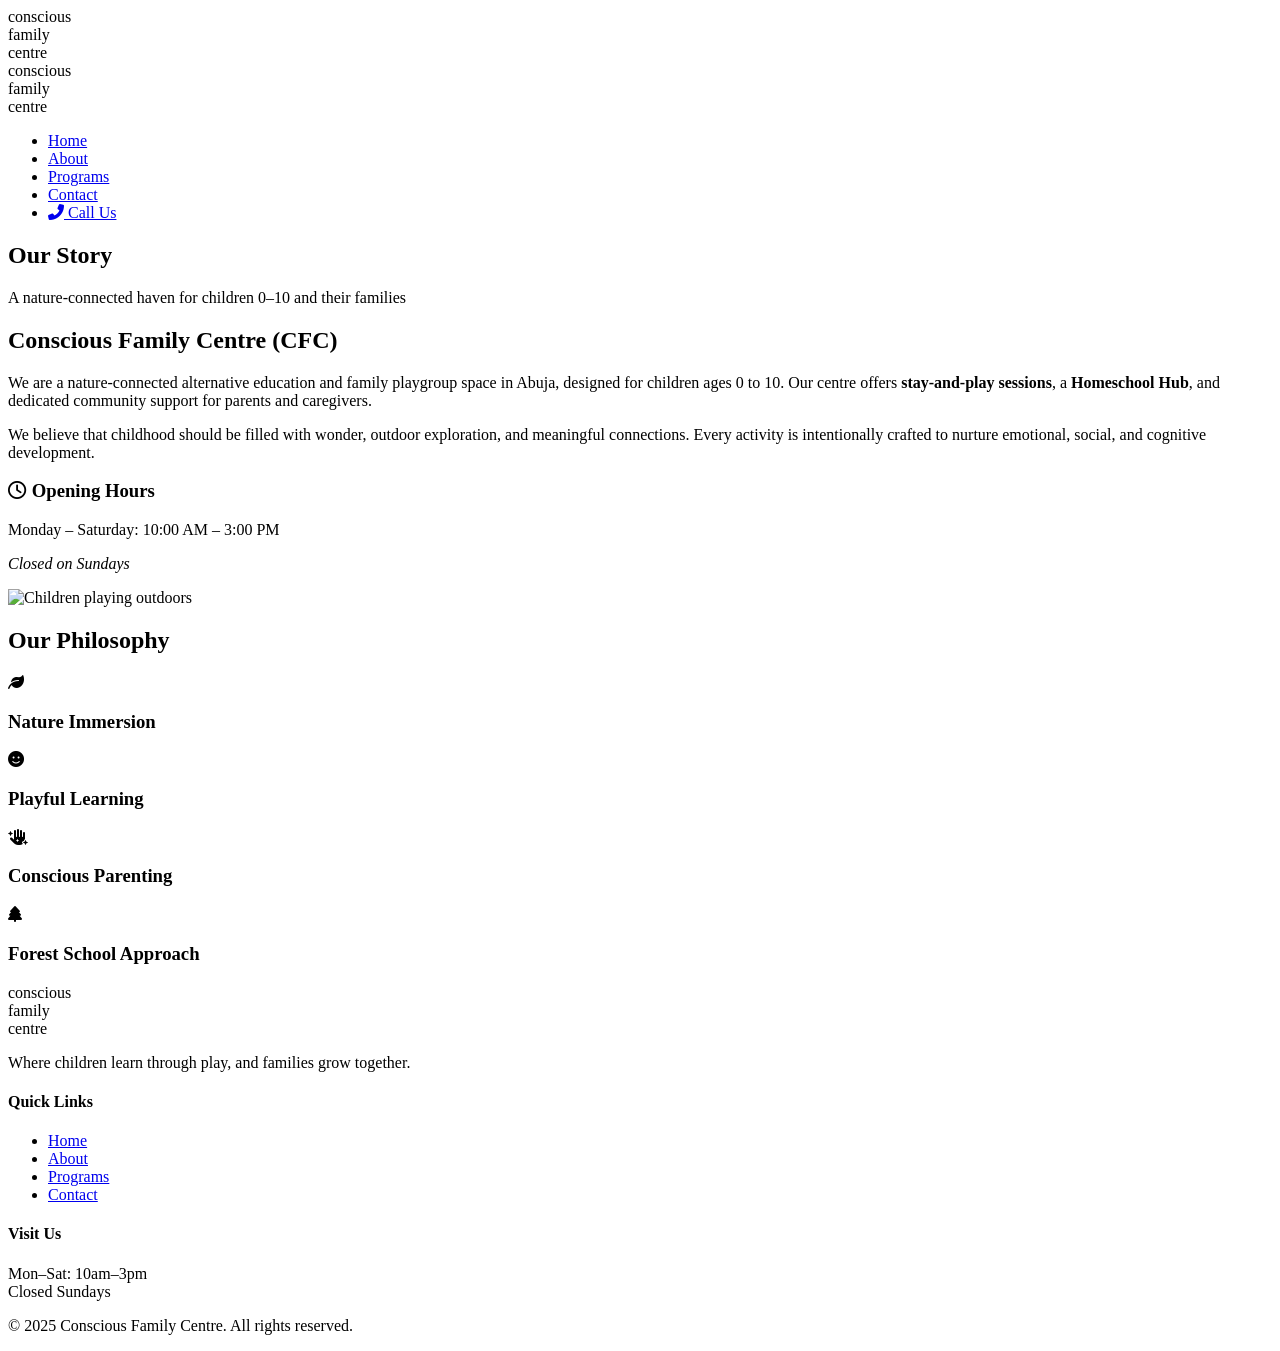
==== commit 5fefff34: "Create about.html" ====
--- a/about.html
+++ b/about.html
@@ -11,8 +11,14 @@
   <link rel="stylesheet" href="style.css">
 </head>
 <body>
-  <div class="cursor"></div><div class="cursor-follower"></div>
-  <div class="preloader"><div class="preloader-content"><div class="preloader-logo">conscious<br>family<br>centre</div><div class="preloader-spinner"></div></div></div>
+  <div class="cursor"></div>
+  <div class="cursor-follower"></div>
+  <div class="preloader">
+    <div class="preloader-content">
+      <div class="preloader-logo">conscious<br>family<br>centre</div>
+      <div class="preloader-spinner"></div>
+    </div>
+  </div>
 
   <nav class="navbar">
     <div class="container nav-container">
@@ -29,7 +35,10 @@
   </nav>
 
   <section class="page-hero">
-    <div class="container"><h1>Our Story</h1><p>A nature-connected haven for children 0–10 and their families</p></div>
+    <div class="container">
+      <h1>Our Story</h1>
+      <p>A nature-connected haven for children 0–10 and their families</p>
+    </div>
   </section>
 
   <section class="about-section">
@@ -39,21 +48,45 @@
           <h2>Conscious Family Centre (CFC)</h2>
           <p>We are a nature-connected alternative education and family playgroup space in Abuja, designed for children ages 0 to 10. Our centre offers <strong>stay-and-play sessions</strong>, a <strong>Homeschool Hub</strong>, and dedicated community support for parents and caregivers.</p>
           <p>We believe that childhood should be filled with wonder, outdoor exploration, and meaningful connections. Every activity is intentionally crafted to nurture emotional, social, and cognitive development.</p>
-          <div class="hours-card glassmorph"><h3><i class="far fa-clock"></i> Opening Hours</h3><p>Monday – Saturday: 10:00 AM – 3:00 PM</p><p><em>Closed on Sundays</em></p></div>
+          <div class="hours-card glassmorph">
+            <h3><i class="far fa-clock"></i> Opening Hours</h3>
+            <p>Monday – Saturday: 10:00 AM – 3:00 PM</p>
+            <p><em>Closed on Sundays</em></p>
+          </div>
         </div>
-        <div class="about-image"><img src="https://images.unsplash.com/photo-1502082553048-f009c37129b9?w=600&auto=format" alt="Children playing outdoors" loading="lazy"></div>
+        <div class="about-image">
+          <img src="https://images.unsplash.com/photo-1502082553048-f009c37129b9?w=600&auto=format" alt="Children playing outdoors" loading="lazy">
+        </div>
       </div>
     </div>
   </section>
 
   <section class="values-section">
-    <div class="container"><h2>Our Philosophy</h2><div class="values-grid"><div class="value-card glassmorph"><i class="fas fa-leaf"></i><h3>Nature Immersion</h3></div><div class="value-card glassmorph"><i class="fas fa-smile"></i><h3>Playful Learning</h3></div><div class="value-card glassmorph"><i class="fas fa-hand-sparkles"></i><h3>Conscious Parenting</h3></div><div class="value-card glassmorph"><i class="fas fa-tree"></i><h3>Forest School Approach</h3></div></div></div>
+    <div class="container">
+      <h2>Our Philosophy</h2>
+      <div class="values-grid">
+        <div class="value-card glassmorph"><i class="fas fa-leaf"></i><h3>Nature Immersion</h3></div>
+        <div class="value-card glassmorph"><i class="fas fa-smile"></i><h3>Playful Learning</h3></div>
+        <div class="value-card glassmorph"><i class="fas fa-hand-sparkles"></i><h3>Conscious Parenting</h3></div>
+        <div class="value-card glassmorph"><i class="fas fa-tree"></i><h3>Forest School Approach</h3></div>
+      </div>
+    </div>
   </section>
 
-  <footer class="footer">[same footer as index.html]</footer>
+  <footer class="footer">
+    <div class="container">
+      <div class="footer-grid">
+        <div class="footer-col"><div class="logo-stacked">conscious<br><span>family<br>centre</span></div><p>Where children learn through play, and families grow together.</p></div>
+        <div class="footer-col"><h4>Quick Links</h4><ul><li><a href="index.html">Home</a></li><li><a href="about.html">About</a></li><li><a href="programs.html">Programs</a></li><li><a href="contact.html">Contact</a></li></ul></div>
+        <div class="footer-col"><h4>Visit Us</h4><p>Mon–Sat: 10am–3pm<br>Closed Sundays</p></div>
+      </div>
+      <div class="footer-bottom"><p>&copy; 2025 Conscious Family Centre. All rights reserved.</p></div>
+    </div>
+  </footer>
+
   <script src="https://cdnjs.cloudflare.com/ajax/libs/three.js/r128/three.min.js"></script>
   <script src="https://cdnjs.cloudflare.com/ajax/libs/gsap/3.12.5/gsap.min.js"></script>
   <script src="https://cdnjs.cloudflare.com/ajax/libs/gsap/3.12.5/ScrollTrigger.min.js"></script>
   <script src="script.js"></script>
 </body>
-    </html>
+  </html>
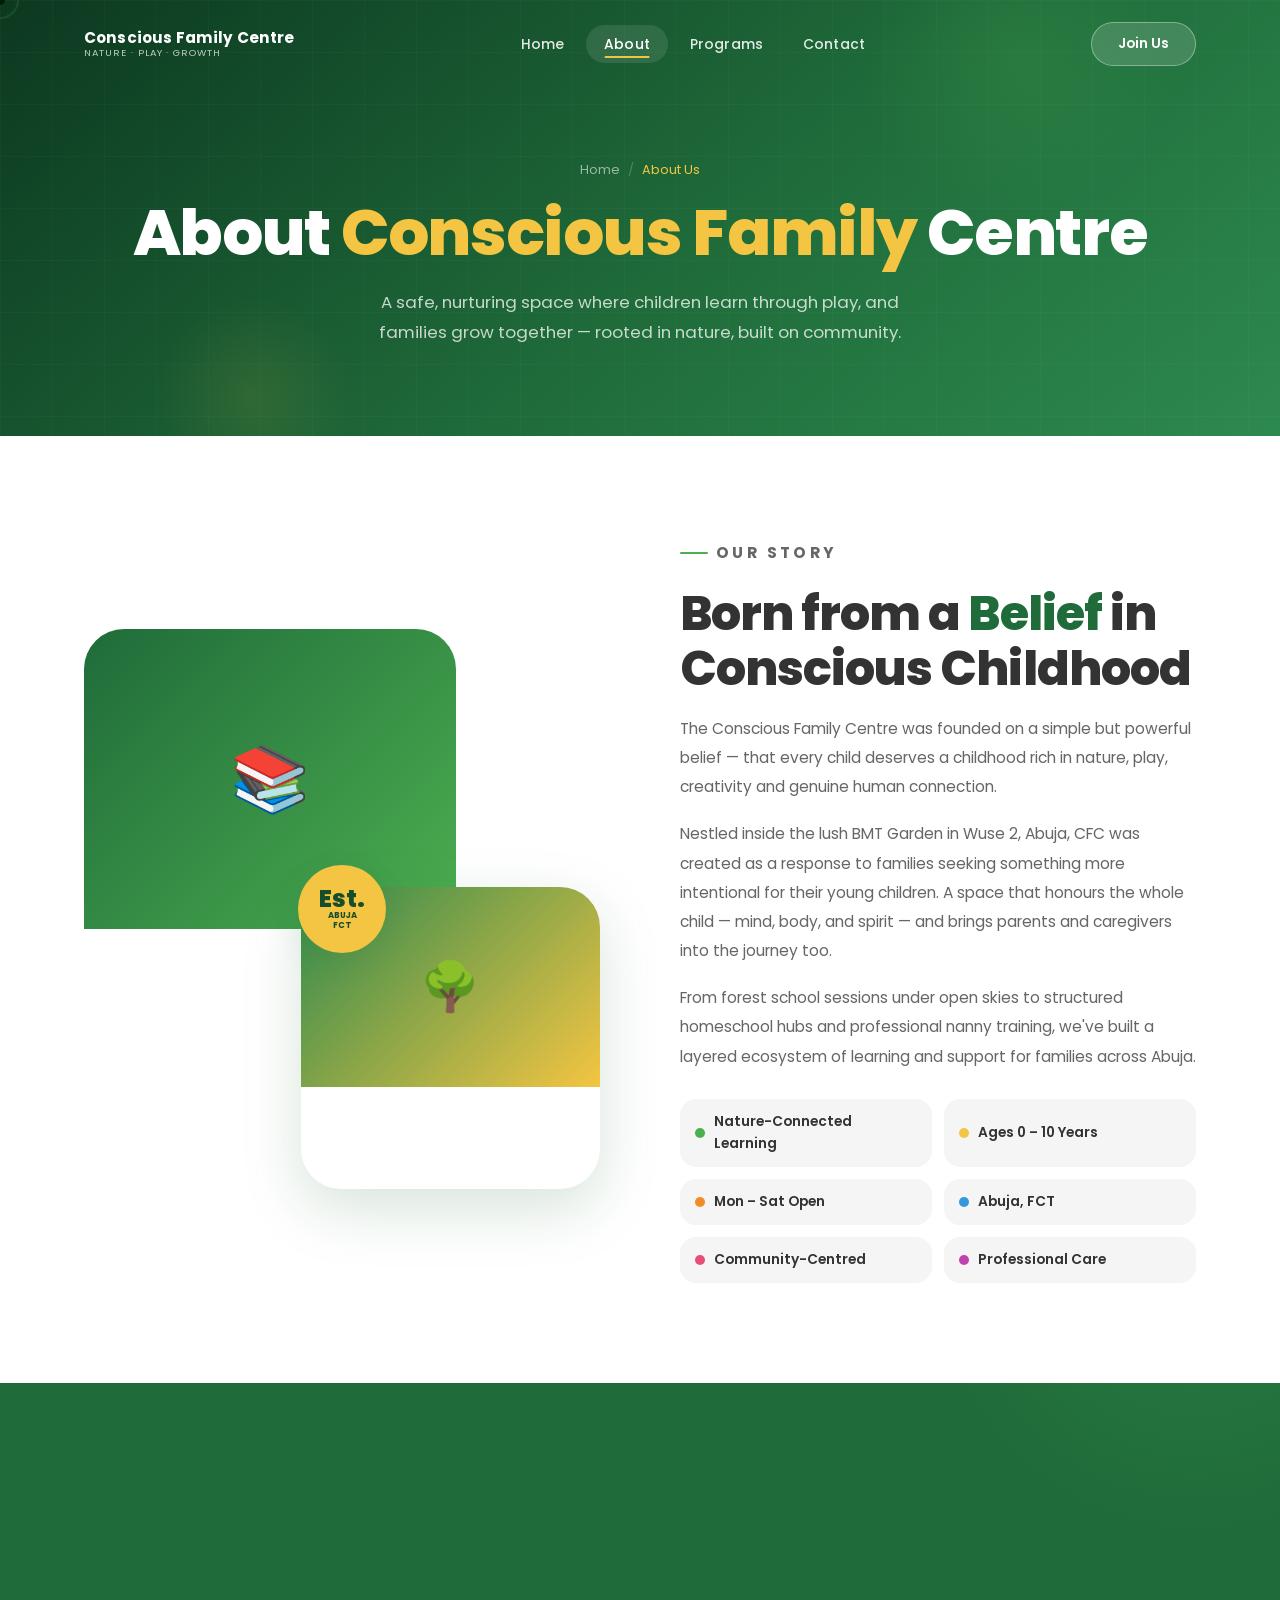
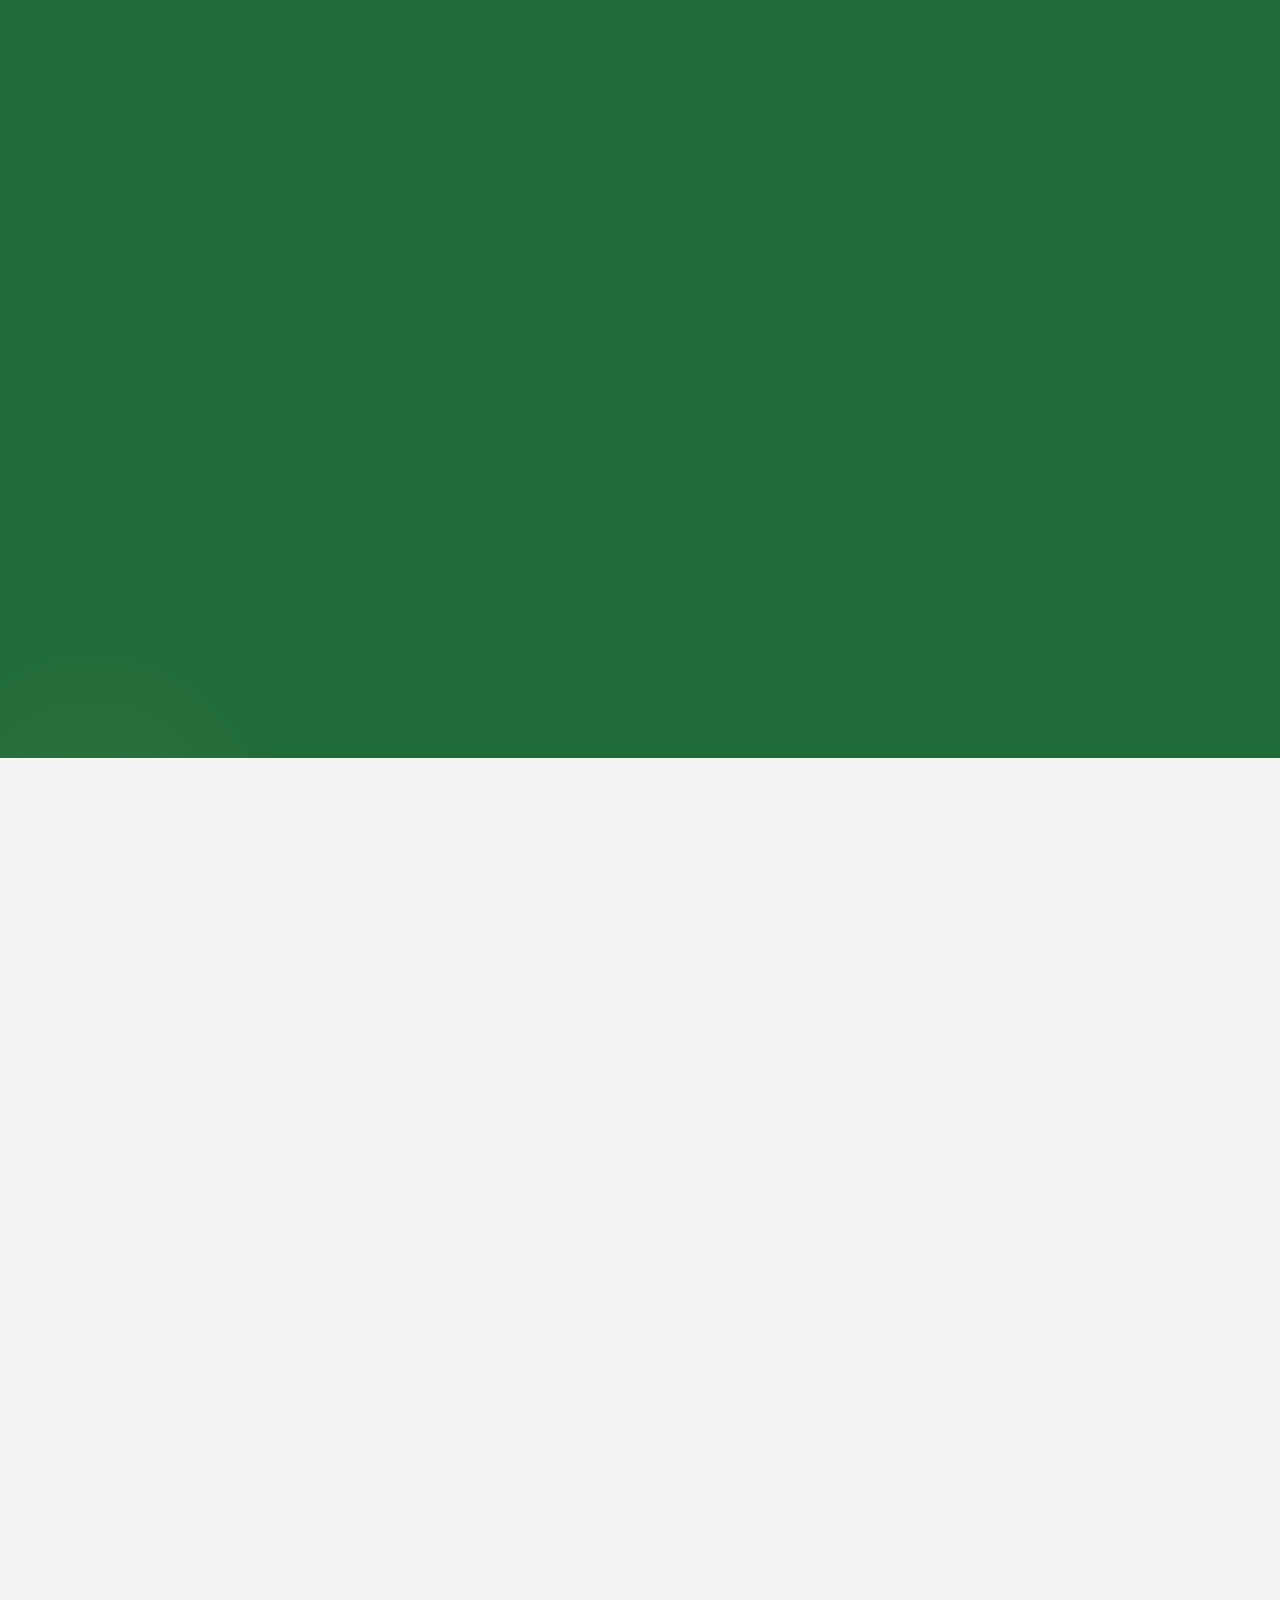
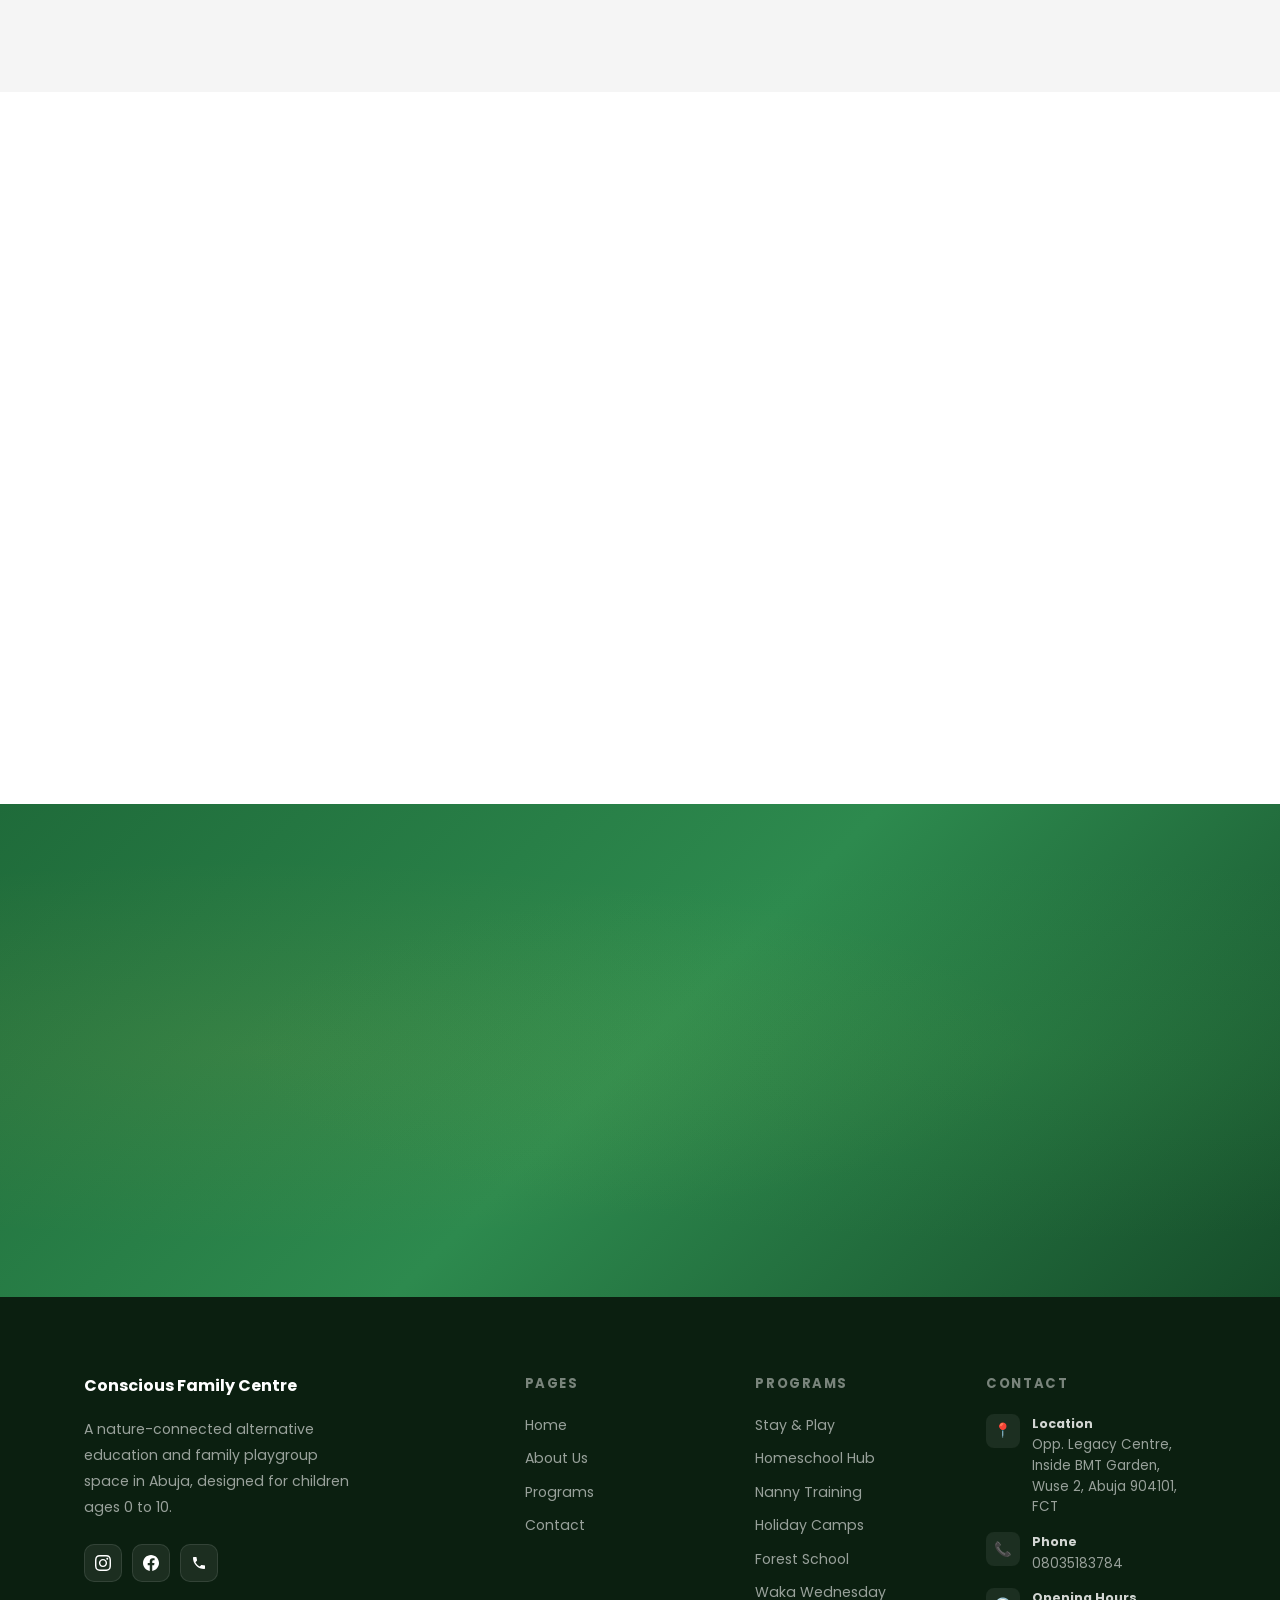
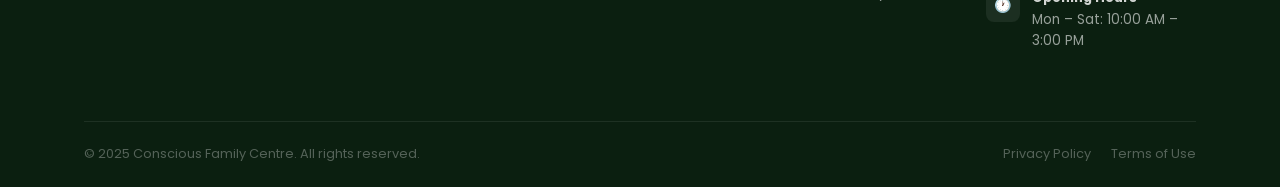
==== commit a04a73d0: "Add files via upload" ====
--- a/about.html
+++ b/about.html
@@ -1,92 +1,412 @@
 <!DOCTYPE html>
 <html lang="en">
 <head>
-  <meta charset="UTF-8">
-  <meta name="viewport" content="width=device-width, initial-scale=1.0, user-scalable=no">
-  <title>About | Conscious Family Centre</title>
-  <link rel="preconnect" href="https://fonts.googleapis.com">
-  <link rel="preconnect" href="https://fonts.gstatic.com" crossorigin>
-  <link href="https://fonts.googleapis.com/css2?family=Poppins:wght@300;400;500;600;700;800&family=Nunito:wght@400;500;600;700&display=swap" rel="stylesheet">
-  <link rel="stylesheet" href="https://cdnjs.cloudflare.com/ajax/libs/font-awesome/6.0.0-beta3/css/all.min.css">
-  <link rel="stylesheet" href="style.css">
+  <meta charset="UTF-8" />
+  <meta name="viewport" content="width=device-width, initial-scale=1.0" />
+  <meta name="description" content="About Conscious Family Centre — nature-connected alternative education in Abuja for children ages 0–10." />
+  <title>About Us | Conscious Family Centre</title>
+
+  <link rel="preconnect" href="https://fonts.googleapis.com" />
+  <link rel="preconnect" href="https://fonts.gstatic.com" crossorigin />
+  <link href="https://fonts.googleapis.com/css2?family=Nunito:wght@400;600;700;800&family=Poppins:ital,wght@0,400;0,500;0,600;0,700;0,800;1,400&display=swap" rel="stylesheet" />
+
+  <script src="https://cdnjs.cloudflare.com/ajax/libs/gsap/3.12.5/gsap.min.js" defer></script>
+  <script src="https://cdnjs.cloudflare.com/ajax/libs/gsap/3.12.5/ScrollTrigger.min.js" defer></script>
+
+  <link rel="stylesheet" href="style.css" />
+  <link rel="icon" type="image/png" href="assets/logo.png" />
 </head>
 <body>
-  <div class="cursor"></div>
-  <div class="cursor-follower"></div>
-  <div class="preloader">
-    <div class="preloader-content">
-      <div class="preloader-logo">conscious<br>family<br>centre</div>
-      <div class="preloader-spinner"></div>
-    </div>
+
+  <!-- Loader -->
+  <div class="loader" id="loader">
+    <div class="loader-logo-wrap">
+      <img src="assets/logo.png" alt="CFC Logo" onerror="this.style.display='none';this.nextElementSibling.style.display='block';" />
+      <div class="loader-logo-text" style="display:none;">🌿<br/>CFC</div>
+    </div>
+    <div class="loader-bar"><div class="loader-progress"></div></div>
   </div>
 
-  <nav class="navbar">
-    <div class="container nav-container">
-      <div class="logo"><div class="logo-stacked">conscious<br><span>family<br>centre</span></div></div>
-      <div class="nav-toggle" id="navToggle"><span></span><span></span><span></span></div>
-      <ul class="nav-menu" id="navMenu">
-        <li><a href="index.html" class="nav-link">Home</a></li>
-        <li><a href="about.html" class="nav-link active">About</a></li>
-        <li><a href="programs.html" class="nav-link">Programs</a></li>
-        <li><a href="contact.html" class="nav-link">Contact</a></li>
-        <li><a href="tel:0803518784" class="nav-cta"><i class="fas fa-phone-alt"></i> Call Us</a></li>
+  <!-- Cursor -->
+  <div class="cursor" id="cursor"></div>
+  <div class="cursor-ring" id="cursorRing"></div>
+
+  <!-- NAVBAR -->
+  <nav class="navbar" id="navbar">
+    <div class="nav-inner">
+      <a href="index.html" class="nav-logo">
+        <img src="assets/logo.png" alt="Conscious Family Centre Logo" onerror="this.style.display='none'" />
+        <div class="logo-text-group">
+          <span class="logo-name">Conscious Family Centre</span>
+          <span class="logo-sub">Nature · Play · Growth</span>
+        </div>
+      </a>
+      <ul class="nav-links">
+        <li><a href="index.html">Home</a></li>
+        <li><a href="about.html" class="active">About</a></li>
+        <li><a href="programs.html">Programs</a></li>
+        <li><a href="contact.html">Contact</a></li>
       </ul>
+      <a href="contact.html" class="nav-join">Join Us</a>
+      <button class="hamburger" id="hamburger" aria-label="Open menu">
+        <span></span><span></span><span></span>
+      </button>
     </div>
   </nav>
 
+  <!-- Mobile Nav -->
+  <div class="mobile-nav" id="mobileNav">
+    <a href="index.html">Home</a>
+    <a href="about.html">About</a>
+    <a href="programs.html">Programs</a>
+    <a href="contact.html">Contact</a>
+    <a href="contact.html" style="color:var(--yellow);">Join Us ✦</a>
+    <p class="mobile-nav-sub">Nature · Play · Growth</p>
+  </div>
+
+  <!-- PAGE HERO -->
   <section class="page-hero">
+    <div class="ph-orb1"></div>
+    <div class="ph-orb2"></div>
+    <div class="container ph-inner">
+      <div class="ph-crumb">
+        <a href="index.html">Home</a>
+        <span class="sep">/</span>
+        <span style="color:var(--yellow);">About Us</span>
+      </div>
+      <h1>About <span>Conscious Family</span> Centre</h1>
+      <p>A safe, nurturing space where children learn through play, and families grow together — rooted in nature, built on community.</p>
+    </div>
+  </section>
+
+  <!-- ====== OUR STORY ====== -->
+  <section class="about-story">
     <div class="container">
-      <h1>Our Story</h1>
-      <p>A nature-connected haven for children 0–10 and their families</p>
-    </div>
-  </section>
-
-  <section class="about-section">
+      <div class="as-grid">
+        <!-- Images -->
+        <div class="as-images" data-anim="left">
+          <div class="as-img-main">
+            <!--
+              PLACE IMAGE: assets/images/library-class.jpg
+              (library-looking classroom)
+            -->
+            <img src="assets/images/library-class.jpg"
+                 alt="Children learning in the Conscious Family Centre classroom"
+                 onerror="this.style.display='none';this.nextElementSibling.style.display='flex';" />
+            <div class="img-fallback" style="display:none;background:linear-gradient(135deg,#1F6B3A,#4CAF50);min-height:300px;align-items:center;justify-content:center;font-size:4rem;">📚</div>
+          </div>
+
+          <div class="as-img-sec">
+            <!--
+              PLACE IMAGE: assets/images/forest-school.jpg
+              (group photo in forest with wood in the middle)
+            -->
+            <img src="assets/images/forest-school.jpg"
+                 alt="Children and educators in forest school outdoor setting"
+                 onerror="this.style.display='none';this.nextElementSibling.style.display='flex';" />
+            <div class="img-fallback" style="display:none;background:linear-gradient(135deg,#2d8a4e,#F4C542);min-height:200px;align-items:center;justify-content:center;font-size:3rem;">🌳</div>
+          </div>
+
+          <div class="as-badge">
+            <div class="bn">Est.</div>
+            <div class="bl">Abuja<br/>FCT</div>
+          </div>
+        </div>
+
+        <!-- Content -->
+        <div class="as-content" data-anim="right">
+          <p class="section-label">Our Story</p>
+          <h2 class="section-title">Born from a <span>Belief</span> in Conscious Childhood</h2>
+
+          <p>The Conscious Family Centre was founded on a simple but powerful belief — that every child deserves a childhood rich in nature, play, creativity and genuine human connection.</p>
+
+          <p>Nestled inside the lush BMT Garden in Wuse 2, Abuja, CFC was created as a response to families seeking something more intentional for their young children. A space that honours the whole child — mind, body, and spirit — and brings parents and caregivers into the journey too.</p>
+
+          <p>From forest school sessions under open skies to structured homeschool hubs and professional nanny training, we've built a layered ecosystem of learning and support for families across Abuja.</p>
+
+          <div class="as-chips">
+            <div class="chip">
+              <span class="chip-dot" style="background:var(--secondary);"></span>
+              Nature-Connected Learning
+            </div>
+            <div class="chip">
+              <span class="chip-dot" style="background:var(--yellow);"></span>
+              Ages 0 – 10 Years
+            </div>
+            <div class="chip">
+              <span class="chip-dot" style="background:var(--orange);"></span>
+              Mon – Sat Open
+            </div>
+            <div class="chip">
+              <span class="chip-dot" style="background:var(--blue);"></span>
+              Abuja, FCT
+            </div>
+            <div class="chip">
+              <span class="chip-dot" style="background:var(--pink);"></span>
+              Community-Centred
+            </div>
+            <div class="chip">
+              <span class="chip-dot" style="background:var(--purple);"></span>
+              Professional Care
+            </div>
+          </div>
+        </div>
+      </div>
+    </div>
+  </section>
+
+  <!-- ====== MISSION & VALUES ====== -->
+  <section class="why-us" style="padding:90px 0;">
+    <div class="container why-inner">
+      <div class="why-header text-center" data-anim="up">
+        <p class="section-label center white yellow">What Drives Us</p>
+        <h2 class="section-title white">Our Mission &amp; <span style="color:var(--yellow);">Values</span></h2>
+        <p class="section-sub white" style="margin-inline:auto;">
+          Every programme, every session, every interaction at CFC flows from these core commitments.
+        </p>
+      </div>
+
+      <div class="why-grid">
+        <div class="why-card" data-anim="up" data-delay="0">
+          <div class="why-icon">🌱</div>
+          <h3>Intentional Growth</h3>
+          <p>We believe growth is cultivated, not rushed. We create conditions where children naturally blossom at their own rhythm and pace.</p>
+        </div>
+        <div class="why-card" data-anim="up" data-delay="100">
+          <div class="why-icon">🤝</div>
+          <h3>Community &amp; Belonging</h3>
+          <p>No family should feel alone on this journey. CFC is a village — a place where parents, nannies and children all find their people.</p>
+        </div>
+        <div class="why-card" data-anim="up" data-delay="200">
+          <div class="why-icon">🌍</div>
+          <h3>Rooted in Nature</h3>
+          <p>Nature is our greatest teacher. We use the outdoors, seasons, and elements of the earth as the core of our curriculum.</p>
+        </div>
+        <div class="why-card" data-anim="up" data-delay="300">
+          <div class="why-icon">✨</div>
+          <h3>Wonder &amp; Curiosity</h3>
+          <p>We protect the magic of childhood. Every session is designed to spark curiosity, delight and the joy of discovery.</p>
+        </div>
+        <div class="why-card" data-anim="up" data-delay="400">
+          <div class="why-icon">🛡️</div>
+          <h3>Safety &amp; Trust</h3>
+          <p>Parents trust us with their most precious people. We hold that trust with the highest standards of care, structure and warmth.</p>
+        </div>
+        <div class="why-card" data-anim="up" data-delay="500">
+          <div class="why-icon">🎯</div>
+          <h3>Professional Excellence</h3>
+          <p>From our educators to our trained nannies, we hold ourselves to the highest standards of professional childcare practice.</p>
+        </div>
+      </div>
+    </div>
+  </section>
+
+  <!-- ====== WHO WE SERVE ====== -->
+  <section class="who-we-serve">
     <div class="container">
-      <div class="about-grid">
-        <div class="about-content">
-          <h2>Conscious Family Centre (CFC)</h2>
-          <p>We are a nature-connected alternative education and family playgroup space in Abuja, designed for children ages 0 to 10. Our centre offers <strong>stay-and-play sessions</strong>, a <strong>Homeschool Hub</strong>, and dedicated community support for parents and caregivers.</p>
-          <p>We believe that childhood should be filled with wonder, outdoor exploration, and meaningful connections. Every activity is intentionally crafted to nurture emotional, social, and cognitive development.</p>
-          <div class="hours-card glassmorph">
-            <h3><i class="far fa-clock"></i> Opening Hours</h3>
-            <p>Monday – Saturday: 10:00 AM – 3:00 PM</p>
-            <p><em>Closed on Sundays</em></p>
-          </div>
-        </div>
-        <div class="about-image">
-          <img src="https://images.unsplash.com/photo-1502082553048-f009c37129b9?w=600&auto=format" alt="Children playing outdoors" loading="lazy">
-        </div>
-      </div>
-    </div>
-  </section>
-
-  <section class="values-section">
+      <div class="text-center" data-anim="up">
+        <p class="section-label center">Who We Serve</p>
+        <h2 class="section-title">Made for <span>Every Family</span></h2>
+        <p class="section-sub" style="margin-inline:auto;">CFC is built for the full village — children, parents and caregivers alike.</p>
+      </div>
+
+      <div class="wws-grid">
+        <div class="wws-card" data-anim="up" data-delay="0">
+          <div class="wws-icon" style="background:rgba(76,175,80,0.1);">👶</div>
+          <h3>Babies &amp; Toddlers (0–3)</h3>
+          <p>Sensory play, gentle exploration, and early bonding in a safe, stimulating environment for your youngest ones.</p>
+        </div>
+        <div class="wws-card" data-anim="up" data-delay="100">
+          <div class="wws-icon" style="background:rgba(244,197,66,0.12);">🧒</div>
+          <h3>Young Children (3–6)</h3>
+          <p>Creative arts, forest school, and play-based learning that builds social skills and confidence during these formative years.</p>
+        </div>
+        <div class="wws-card" data-anim="up" data-delay="200">
+          <div class="wws-icon" style="background:rgba(52,152,219,0.1);">👦</div>
+          <h3>Older Children (6–10)</h3>
+          <p>STEAM activities, enrichment clubs, Waka Wednesday excursions and structured challenges that grow capable, curious minds.</p>
+        </div>
+        <div class="wws-card" data-anim="up" data-delay="300">
+          <div class="wws-icon" style="background:rgba(242,140,40,0.1);">👨‍👩‍👧</div>
+          <h3>Parents &amp; Caregivers</h3>
+          <p>Community support, parenting conversations and a warm space where you're seen, supported and never alone on this journey.</p>
+        </div>
+        <div class="wws-card" data-anim="up" data-delay="400">
+          <div class="wws-icon" style="background:rgba(190,68,173,0.09);">👩‍🏫</div>
+          <h3>Homeschool Families</h3>
+          <p>A dedicated hub with structured learning support, peer connection and resources for families choosing the homeschool path.</p>
+        </div>
+        <div class="wws-card" data-anim="up" data-delay="500">
+          <div class="wws-icon" style="background:rgba(31,107,58,0.1);">🏅</div>
+          <h3>Nannies &amp; Educators</h3>
+          <p>Professional training, certification and a community of practice for caregivers who want to grow their childcare expertise.</p>
+        </div>
+      </div>
+    </div>
+  </section>
+
+  <!-- ====== OPENING HOURS ====== -->
+  <section class="hours-section">
     <div class="container">
-      <h2>Our Philosophy</h2>
-      <div class="values-grid">
-        <div class="value-card glassmorph"><i class="fas fa-leaf"></i><h3>Nature Immersion</h3></div>
-        <div class="value-card glassmorph"><i class="fas fa-smile"></i><h3>Playful Learning</h3></div>
-        <div class="value-card glassmorph"><i class="fas fa-hand-sparkles"></i><h3>Conscious Parenting</h3></div>
-        <div class="value-card glassmorph"><i class="fas fa-tree"></i><h3>Forest School Approach</h3></div>
-      </div>
-    </div>
-  </section>
-
+      <div class="hours-grid">
+        <div class="hours-card" data-anim="left">
+          <h3>🕐 Opening Hours</h3>
+          <div class="hours-row">
+            <span class="h-day">Monday</span>
+            <span class="h-time">10:00 AM – 3:00 PM</span>
+          </div>
+          <div class="hours-row">
+            <span class="h-day">Tuesday</span>
+            <span class="h-time">10:00 AM – 3:00 PM</span>
+          </div>
+          <div class="hours-row">
+            <span class="h-day">Wednesday</span>
+            <span class="h-time">10:00 AM – 3:00 PM</span>
+          </div>
+          <div class="hours-row">
+            <span class="h-day">Thursday</span>
+            <span class="h-time">10:00 AM – 3:00 PM</span>
+          </div>
+          <div class="hours-row">
+            <span class="h-day">Friday</span>
+            <span class="h-time">10:00 AM – 3:00 PM</span>
+          </div>
+          <div class="hours-row">
+            <span class="h-day">Saturday</span>
+            <span class="h-time">10:00 AM – 3:00 PM</span>
+          </div>
+          <div class="hours-row">
+            <span class="h-day">Sunday</span>
+            <span class="h-closed">Closed</span>
+          </div>
+        </div>
+
+        <div class="hours-info" data-anim="right">
+          <p class="section-label">Visit Us</p>
+          <h2 class="section-title">Find Us in the <span>Heart of</span> Abuja</h2>
+          <p class="section-sub">
+            We're located inside the beautiful BMT Garden, Wuse 2 — a
+            green, peaceful oasis right in the heart of Abuja, FCT.
+          </p>
+
+          <div class="hours-note">
+            <span>📍</span>
+            <span>Opposite Legacy Centre, Inside BMT Garden, Wuse 2, Abuja 904101, Federal Capital Territory, Nigeria.</span>
+          </div>
+
+          <br/>
+
+          <div class="hours-note" style="background:rgba(244,197,66,0.08);border-color:rgba(244,197,66,0.25);color:#7a5c00;margin-top:0;">
+            <span>💡</span>
+            <span>We recommend calling ahead to confirm session availability, especially for first-time visits and Nanny Training enrolment.</span>
+          </div>
+
+          <br/>
+
+          <a href="contact.html" class="btn btn-primary" style="margin-top:8px;">
+            Get Directions
+            <svg class="btn-arrow" viewBox="0 0 24 24" fill="none" stroke="currentColor" stroke-width="2.5" stroke-linecap="round" stroke-linejoin="round"><line x1="5" y1="12" x2="19" y2="12"/><polyline points="12 5 19 12 12 19"/></svg>
+          </a>
+        </div>
+      </div>
+    </div>
+  </section>
+
+  <!-- CTA -->
+  <section class="cta-section">
+    <div class="container cta-inner">
+      <div data-anim="up">
+        <p class="section-label center white yellow">Let's Connect</p>
+        <h2 class="section-title white">Ready to Be Part<br/>of Our Community?</h2>
+        <p class="section-sub white">Reach out to learn more, book a visit, or enrol your child today.</p>
+      </div>
+      <div class="cta-btns" data-anim="up" data-delay="150">
+        <a href="programs.html" class="btn btn-white">
+          View Programs
+          <svg class="btn-arrow" viewBox="0 0 24 24" fill="none" stroke="currentColor" stroke-width="2.5" stroke-linecap="round" stroke-linejoin="round"><line x1="5" y1="12" x2="19" y2="12"/><polyline points="12 5 19 12 12 19"/></svg>
+        </a>
+        <a href="contact.html" class="btn btn-outline-white">Contact Us</a>
+      </div>
+    </div>
+  </section>
+
+  <!-- FOOTER -->
   <footer class="footer">
     <div class="container">
       <div class="footer-grid">
-        <div class="footer-col"><div class="logo-stacked">conscious<br><span>family<br>centre</span></div><p>Where children learn through play, and families grow together.</p></div>
-        <div class="footer-col"><h4>Quick Links</h4><ul><li><a href="index.html">Home</a></li><li><a href="about.html">About</a></li><li><a href="programs.html">Programs</a></li><li><a href="contact.html">Contact</a></li></ul></div>
-        <div class="footer-col"><h4>Visit Us</h4><p>Mon–Sat: 10am–3pm<br>Closed Sundays</p></div>
-      </div>
-      <div class="footer-bottom"><p>&copy; 2025 Conscious Family Centre. All rights reserved.</p></div>
+        <div class="f-brand">
+          <div class="f-brand-logo">
+            <img src="assets/logo.png" alt="CFC Logo" onerror="this.style.display='none'" />
+            <span class="f-brand-logo-text">Conscious Family Centre</span>
+          </div>
+          <p>A nature-connected alternative education and family playgroup space in Abuja, designed for children ages 0 to 10.</p>
+          <div class="f-socials">
+            <a href="https://www.instagram.com/consciousfamilycentre/" target="_blank" rel="noopener" class="f-social" aria-label="Instagram">
+              <svg width="16" height="16" viewBox="0 0 24 24" fill="currentColor"><path d="M12 2.163c3.204 0 3.584.012 4.85.07 3.252.148 4.771 1.691 4.919 4.919.058 1.265.069 1.645.069 4.849 0 3.205-.012 3.584-.069 4.849-.149 3.225-1.664 4.771-4.919 4.919-1.266.058-1.644.07-4.85.07-3.204 0-3.584-.012-4.849-.07-3.26-.149-4.771-1.699-4.919-4.92-.058-1.265-.07-1.644-.07-4.849 0-3.204.013-3.583.07-4.849.149-3.227 1.664-4.771 4.919-4.919 1.266-.057 1.645-.069 4.849-.069zm0-2.163c-3.259 0-3.667.014-4.947.072-4.358.2-6.78 2.618-6.98 6.98-.059 1.281-.073 1.689-.073 4.948 0 3.259.014 3.668.072 4.948.2 4.358 2.618 6.78 6.98 6.98 1.281.058 1.689.072 4.948.072 3.259 0 3.668-.014 4.948-.072 4.354-.2 6.782-2.618 6.979-6.98.059-1.28.073-1.689.073-4.948 0-3.259-.014-3.667-.072-4.947-.196-4.354-2.617-6.78-6.979-6.98-1.281-.059-1.69-.073-4.949-.073zm0 5.838c-3.403 0-6.162 2.759-6.162 6.162s2.759 6.163 6.162 6.163 6.162-2.759 6.162-6.163c0-3.403-2.759-6.162-6.162-6.162zm0 10.162c-2.209 0-4-1.79-4-4 0-2.209 1.791-4 4-4s4 1.791 4 4c0 2.21-1.791 4-4 4zm6.406-11.845c-.796 0-1.441.645-1.441 1.44s.645 1.44 1.441 1.44c.795 0 1.439-.645 1.439-1.44s-.644-1.44-1.439-1.44z"/></svg>
+            </a>
+            <a href="https://www.facebook.com/reel/1488788116158630/?app=fbl" target="_blank" rel="noopener" class="f-social" aria-label="Facebook">
+              <svg width="16" height="16" viewBox="0 0 24 24" fill="currentColor"><path d="M24 12.073c0-6.627-5.373-12-12-12s-12 5.373-12 12c0 5.99 4.388 10.954 10.125 11.854v-8.385H7.078v-3.47h3.047V9.43c0-3.007 1.792-4.669 4.533-4.669 1.312 0 2.686.235 2.686.235v2.953H15.83c-1.491 0-1.956.925-1.956 1.874v2.25h3.328l-.532 3.47h-2.796v8.385C19.612 23.027 24 18.062 24 12.073z"/></svg>
+            </a>
+            <a href="tel:08035183784" class="f-social" aria-label="Phone">
+              <svg width="16" height="16" viewBox="0 0 24 24" fill="currentColor"><path d="M6.62 10.79c1.44 2.83 3.76 5.14 6.59 6.59l2.2-2.2c.27-.27.67-.36 1.02-.24 1.12.37 2.33.57 3.57.57.55 0 1 .45 1 1V20c0 .55-.45 1-1 1-9.39 0-17-7.61-17-17 0-.55.45-1 1-1h3.5c.55 0 1 .45 1 1 0 1.25.2 2.45.57 3.57.11.35.03.74-.25 1.02l-2.2 2.2z"/></svg>
+            </a>
+          </div>
+        </div>
+        <div class="f-col">
+          <h4>Pages</h4>
+          <ul class="f-links">
+            <li><a href="index.html">Home</a></li>
+            <li><a href="about.html">About Us</a></li>
+            <li><a href="programs.html">Programs</a></li>
+            <li><a href="contact.html">Contact</a></li>
+          </ul>
+        </div>
+        <div class="f-col">
+          <h4>Programs</h4>
+          <ul class="f-links">
+            <li><a href="programs.html">Stay &amp; Play</a></li>
+            <li><a href="programs.html">Homeschool Hub</a></li>
+            <li><a href="programs.html">Nanny Training</a></li>
+            <li><a href="programs.html">Holiday Camps</a></li>
+            <li><a href="programs.html">Forest School</a></li>
+            <li><a href="programs.html">Waka Wednesday</a></li>
+          </ul>
+        </div>
+        <div class="f-col">
+          <h4>Contact</h4>
+          <div class="f-contact-item">
+            <div class="f-contact-icon">📍</div>
+            <div class="f-contact-text">
+              <strong>Location</strong>
+              Opp. Legacy Centre, Inside BMT Garden, Wuse 2, Abuja 904101, FCT
+            </div>
+          </div>
+          <div class="f-contact-item">
+            <div class="f-contact-icon">📞</div>
+            <div class="f-contact-text">
+              <strong>Phone</strong>
+              <a href="tel:08035183784" style="color:inherit;">08035183784</a>
+            </div>
+          </div>
+          <div class="f-contact-item">
+            <div class="f-contact-icon">🕐</div>
+            <div class="f-contact-text">
+              <strong>Opening Hours</strong>
+              Mon – Sat: 10:00 AM – 3:00 PM
+            </div>
+          </div>
+        </div>
+      </div>
+      <div class="footer-bottom">
+        <p>&copy; 2025 Conscious Family Centre. All rights reserved.</p>
+        <div class="fb-links">
+          <a href="#">Privacy Policy</a>
+          <a href="#">Terms of Use</a>
+        </div>
+      </div>
     </div>
   </footer>
 
-  <script src="https://cdnjs.cloudflare.com/ajax/libs/three.js/r128/three.min.js"></script>
-  <script src="https://cdnjs.cloudflare.com/ajax/libs/gsap/3.12.5/gsap.min.js"></script>
-  <script src="https://cdnjs.cloudflare.com/ajax/libs/gsap/3.12.5/ScrollTrigger.min.js"></script>
   <script src="script.js"></script>
 </body>
-  </html>
+</html>
--- a/style.css
+++ b/style.css
@@ -0,0 +1,2017 @@
+/* ============================================================
+   CONSCIOUS FAMILY CENTRE — style.css
+   Design Direction: Sacred Canopy — Organic, Warm, Cinematic
+   Version: 1.0.0
+   ============================================================
+
+   FOLDER STRUCTURE (place in same root as HTML files):
+   /
+   ├── index.html
+   ├── about.html
+   ├── programs.html
+   ├── contact.html
+   ├── style.css
+   ├── script.js
+   └── assets/
+       ├── logo.png              ← crop logo from brand guidelines
+       └── images/
+           ├── stay-play.jpg           ← boy raising hands / children playing
+           ├── chess-play.jpg          ← children playing chess on table
+           ├── homeschool-hub.jpg      ← teacher/nanny sitting on floor with children
+           ├── library-class.jpg       ← library-looking classroom
+           ├── forest-school.jpg       ← group photo in forest with wood in middle
+           ├── creative-arts.jpg       ← children kneeling and painting
+           ├── nanny-training.jpg      ← two women helping girl with water hose
+           ├── holiday-camp.jpg        ← children looking through bus/train window
+           ├── waka-wednesday.jpg      ← use another excursion/outdoor image
+           └── testimonials.jpg        ← group of adults holding certificates
+   ============================================================ */
+
+/* ===========================
+   CSS CUSTOM PROPERTIES
+   =========================== */
+:root {
+  /* Brand Colors */
+  --primary:        #1F6B3A;
+  --primary-dark:   #164d2a;
+  --primary-light:  #2d8a4e;
+  --secondary:      #4CAF50;
+  --secondary-light:#6fcf74;
+
+  /* Accent Colors */
+  --yellow:  #F4C542;
+  --orange:  #F28C28;
+  --pink:    #E94E77;
+  --purple:  #BE44AD;
+  --blue:    #3498DB;
+
+  /* Neutral Colors */
+  --white:       #FFFFFF;
+  --soft-grey:   #F5F5F5;
+  --grey-100:    #f0f0f0;
+  --grey-200:    #e0e0e0;
+  --dark-text:   #333333;
+  --text-muted:  #666666;
+  --text-light:  #999999;
+
+  /* Typography */
+  --font-primary: 'Poppins', sans-serif;
+  --font-accent:  'Nunito', sans-serif;
+
+  /* Layout */
+  --container-max: 1200px;
+
+  /* Border Radius */
+  --radius-sm:   8px;
+  --radius-md:   16px;
+  --radius-lg:   24px;
+  --radius-xl:   40px;
+  --radius-full: 9999px;
+
+  /* Shadows */
+  --shadow-sm: 0 2px 10px rgba(31,107,58,0.08);
+  --shadow-md: 0 8px 30px rgba(31,107,58,0.12);
+  --shadow-lg: 0 20px 60px rgba(31,107,58,0.18);
+  --shadow-xl: 0 30px 80px rgba(0,0,0,0.15);
+
+  /* Transitions */
+  --t-fast: 0.2s ease;
+  --t-med:  0.4s cubic-bezier(0.4,0,0.2,1);
+  --t-slow: 0.7s cubic-bezier(0.4,0,0.2,1);
+
+  /* Z-index */
+  --z-base:    1;
+  --z-card:    10;
+  --z-overlay: 100;
+  --z-nav:     1000;
+}
+
+/* ===========================
+   RESET & BASE
+   =========================== */
+*, *::before, *::after { margin:0; padding:0; box-sizing:border-box; }
+
+html { scroll-behavior:smooth; font-size:16px; overflow-x:hidden; }
+
+body {
+  font-family: var(--font-primary);
+  color: var(--dark-text);
+  background: var(--white);
+  overflow-x: hidden;
+  line-height: 1.6;
+  -webkit-font-smoothing: antialiased;
+}
+
+img   { max-width:100%; height:auto; display:block; }
+a     { text-decoration:none; color:inherit; }
+ul    { list-style:none; }
+button{ cursor:pointer; border:none; background:none; font-family:var(--font-primary); }
+input, textarea { font-family:var(--font-primary); }
+
+/* ===========================
+   UTILITIES
+   =========================== */
+.container {
+  width: 90%;
+  max-width: var(--container-max);
+  margin: 0 auto;
+  padding: 0 20px;
+}
+
+.section-label {
+  display: inline-flex;
+  align-items: center;
+  gap: 8px;
+  font-size: 0.72rem;
+  font-weight: 700;
+  letter-spacing: 0.22em;
+  text-transform: uppercase;
+  color: var(--secondary);
+  margin-bottom: 14px;
+}
+
+.section-label::before {
+  content: '';
+  display: block;
+  width: 28px; height: 2px;
+  background: var(--secondary);
+  border-radius: 2px;
+  flex-shrink: 0;
+}
+
+.section-label.center { justify-content:center; }
+.section-label.center::before { display:none; }
+.section-label.white { color:rgba(255,255,255,0.85); }
+.section-label.white::before { background:rgba(255,255,255,0.6); }
+.section-label.yellow { color:var(--yellow); }
+.section-label.yellow::before { background:var(--yellow); }
+
+.section-title {
+  font-size: clamp(2rem, 4vw, 3rem);
+  font-weight: 800;
+  line-height: 1.15;
+  color: var(--dark-text);
+  margin-bottom: 18px;
+  letter-spacing: -0.02em;
+}
+
+.section-title span  { color: var(--primary); }
+.section-title .alt  { color: var(--yellow); }
+.section-title.white { color: var(--white); }
+
+.section-sub {
+  font-size: 1.05rem;
+  color: var(--text-muted);
+  line-height: 1.85;
+  max-width: 580px;
+}
+
+.section-sub.white { color: rgba(255,255,255,0.78); max-width: 560px; }
+.text-center { text-align:center; }
+.text-center .section-sub { margin-inline:auto; }
+
+/* ===========================
+   BUTTONS
+   =========================== */
+.btn {
+  display: inline-flex;
+  align-items: center;
+  gap: 10px;
+  padding: 14px 32px;
+  font-size: 0.92rem;
+  font-weight: 600;
+  border-radius: var(--radius-full);
+  transition: all var(--t-med);
+  cursor: pointer;
+  position: relative;
+  overflow: hidden;
+  letter-spacing: 0.01em;
+}
+
+.btn-arrow {
+  width: 18px; height: 18px;
+  transition: transform var(--t-fast);
+}
+.btn:hover .btn-arrow { transform: translateX(5px); }
+
+.btn-primary {
+  background: var(--primary);
+  color: var(--white);
+  box-shadow: 0 4px 20px rgba(31,107,58,0.3);
+}
+.btn-primary:hover {
+  background: var(--primary-dark);
+  transform: translateY(-2px);
+  box-shadow: 0 8px 32px rgba(31,107,58,0.4);
+}
+
+.btn-white {
+  background: var(--white);
+  color: var(--primary);
+  box-shadow: 0 4px 20px rgba(0,0,0,0.12);
+}
+.btn-white:hover {
+  background: var(--soft-grey);
+  transform: translateY(-2px);
+  box-shadow: 0 8px 28px rgba(0,0,0,0.18);
+}
+
+.btn-outline-white {
+  background: transparent;
+  color: var(--white);
+  border: 2px solid rgba(255,255,255,0.65);
+}
+.btn-outline-white:hover {
+  background: rgba(255,255,255,0.12);
+  border-color: var(--white);
+  transform: translateY(-2px);
+}
+
+.btn-outline {
+  background: transparent;
+  color: var(--primary);
+  border: 2px solid var(--primary);
+}
+.btn-outline:hover {
+  background: var(--primary);
+  color: var(--white);
+  transform: translateY(-2px);
+}
+
+/* ===========================
+   LOADER
+   =========================== */
+.loader {
+  position: fixed;
+  inset: 0;
+  background: var(--primary);
+  z-index: 99999;
+  display: flex;
+  align-items: center;
+  justify-content: center;
+  flex-direction: column;
+  gap: 28px;
+  transition: opacity 0.6s ease, visibility 0.6s ease;
+}
+
+.loader.done {
+  opacity: 0;
+  visibility: hidden;
+  pointer-events: none;
+}
+
+.loader-logo-wrap {
+  animation: loaderFloat 1.5s ease-in-out infinite;
+}
+
+.loader-logo-wrap img {
+  width: 72px; height: 72px;
+  object-fit: contain;
+  filter: brightness(0) invert(1);
+}
+
+/* Fallback if no logo image */
+.loader-logo-text {
+  font-size: 1.6rem;
+  font-weight: 800;
+  color: var(--white);
+  text-align: center;
+  line-height: 1.2;
+}
+
+.loader-bar {
+  width: 180px; height: 3px;
+  background: rgba(255,255,255,0.18);
+  border-radius: 3px;
+  overflow: hidden;
+}
+
+.loader-progress {
+  height: 100%;
+  width: 0;
+  background: var(--yellow);
+  border-radius: 3px;
+  animation: loaderFill 2.2s ease-out forwards;
+}
+
+@keyframes loaderFloat {
+  0%,100% { transform: translateY(0); }
+  50%      { transform: translateY(-10px); }
+}
+
+@keyframes loaderFill {
+  0%   { width:0; }
+  100% { width:100%; }
+}
+
+/* ===========================
+   CUSTOM CURSOR (desktop only)
+   =========================== */
+@media (hover:hover) and (pointer:fine) {
+  .cursor {
+    position: fixed;
+    width: 10px; height: 10px;
+    background: var(--primary);
+    border-radius: 50%;
+    pointer-events: none;
+    z-index: 99999;
+    transform: translate(-50%,-50%);
+    transition: width 0.25s, height 0.25s, background 0.25s;
+    mix-blend-mode: multiply;
+  }
+
+  .cursor-ring {
+    position: fixed;
+    width: 38px; height: 38px;
+    border: 2px solid rgba(31,107,58,0.45);
+    border-radius: 50%;
+    pointer-events: none;
+    z-index: 99998;
+    transform: translate(-50%,-50%);
+    transition: transform 0.18s ease, width 0.3s, height 0.3s, opacity 0.3s, border-color 0.3s;
+  }
+
+  body.cursor-hover .cursor { width:16px; height:16px; background:var(--secondary); }
+  body.cursor-hover .cursor-ring {
+    width: 52px; height: 52px;
+    border-color: rgba(76,175,80,0.35);
+  }
+}
+
+/* ===========================
+   NAVIGATION
+   =========================== */
+.navbar {
+  position: fixed;
+  top: 0; left: 0; right: 0;
+  z-index: var(--z-nav);
+  padding: 22px 0;
+  transition: padding var(--t-med), background var(--t-med), box-shadow var(--t-med);
+}
+
+.navbar.scrolled {
+  background: rgba(255,255,255,0.96);
+  backdrop-filter: blur(24px);
+  -webkit-backdrop-filter: blur(24px);
+  padding: 12px 0;
+  box-shadow: 0 4px 32px rgba(31,107,58,0.1);
+}
+
+.nav-inner {
+  width: 90%;
+  max-width: var(--container-max);
+  margin: 0 auto;
+  padding: 0 20px;
+  display: flex;
+  align-items: center;
+  justify-content: space-between;
+  gap: 24px;
+}
+
+.nav-logo {
+  display: flex;
+  align-items: center;
+  gap: 10px;
+  flex-shrink: 0;
+}
+
+.nav-logo img {
+  height: 48px; width: auto;
+  filter: drop-shadow(0 2px 6px rgba(0,0,0,0.2));
+  transition: transform var(--t-fast);
+}
+.nav-logo:hover img { transform: scale(1.05); }
+
+.logo-text-group {
+  display: flex;
+  flex-direction: column;
+  line-height: 1.2;
+}
+
+.logo-name {
+  font-size: 0.95rem;
+  font-weight: 700;
+  color: var(--white);
+  transition: color var(--t-fast);
+  text-transform: capitalize;
+  letter-spacing: 0.01em;
+}
+
+.logo-sub {
+  font-size: 0.6rem;
+  font-weight: 400;
+  color: rgba(255,255,255,0.72);
+  text-transform: uppercase;
+  letter-spacing: 0.1em;
+  transition: color var(--t-fast);
+}
+
+.navbar.scrolled .logo-name { color: var(--primary); }
+.navbar.scrolled .logo-sub  { color: var(--text-muted); }
+
+.nav-links {
+  display: flex;
+  align-items: center;
+  gap: 4px;
+}
+
+.nav-links a {
+  padding: 9px 18px;
+  font-size: 0.87rem;
+  font-weight: 500;
+  color: rgba(255,255,255,0.88);
+  border-radius: var(--radius-full);
+  transition: all var(--t-fast);
+  position: relative;
+  letter-spacing: 0.01em;
+}
+
+.nav-links a::after {
+  content: '';
+  position: absolute;
+  bottom: 5px; left: 50%;
+  transform: translateX(-50%);
+  width: 0; height: 2px;
+  background: var(--yellow);
+  border-radius: 2px;
+  transition: width var(--t-fast);
+}
+
+.nav-links a:hover,
+.nav-links a.active {
+  color: var(--white);
+  background: rgba(255,255,255,0.1);
+}
+
+.nav-links a:hover::after,
+.nav-links a.active::after { width: 55%; }
+
+.navbar.scrolled .nav-links a { color: var(--dark-text); }
+.navbar.scrolled .nav-links a:hover { background: var(--soft-grey); color: var(--primary); }
+.navbar.scrolled .nav-links a.active { color: var(--primary); }
+.navbar.scrolled .nav-links a::after { background: var(--primary); }
+
+.nav-join {
+  padding: 10px 26px;
+  font-size: 0.85rem;
+  font-weight: 600;
+  background: rgba(255,255,255,0.15);
+  backdrop-filter: blur(8px);
+  color: var(--white);
+  border-radius: var(--radius-full);
+  border: 1.5px solid rgba(255,255,255,0.35);
+  transition: all var(--t-fast);
+  white-space: nowrap;
+}
+
+.nav-join:hover {
+  background: var(--white);
+  color: var(--primary);
+  border-color: var(--white);
+  transform: translateY(-1px);
+}
+
+.navbar.scrolled .nav-join {
+  background: var(--primary);
+  color: var(--white);
+  border-color: var(--primary);
+}
+
+.navbar.scrolled .nav-join:hover {
+  background: var(--primary-dark);
+}
+
+/* Hamburger */
+.hamburger {
+  display: none;
+  flex-direction: column;
+  gap: 5px;
+  padding: 8px;
+  cursor: pointer;
+  z-index: calc(var(--z-nav) + 1);
+}
+
+.hamburger span {
+  display: block;
+  width: 24px; height: 2px;
+  background: var(--white);
+  border-radius: 2px;
+  transition: all var(--t-fast);
+}
+
+.navbar.scrolled .hamburger span { background: var(--dark-text); }
+
+.hamburger.open span:nth-child(1) { transform: translateY(7px) rotate(45deg); }
+.hamburger.open span:nth-child(2) { opacity:0; transform: scaleX(0); }
+.hamburger.open span:nth-child(3) { transform: translateY(-7px) rotate(-45deg); }
+
+/* Mobile Menu Overlay */
+.mobile-nav {
+  position: fixed;
+  inset: 0;
+  background: var(--primary);
+  z-index: calc(var(--z-nav) - 1);
+  display: flex;
+  flex-direction: column;
+  align-items: center;
+  justify-content: center;
+  gap: 8px;
+  transform: translateX(100%);
+  transition: transform 0.55s cubic-bezier(0.77,0,0.175,1);
+}
+
+.mobile-nav.open { transform: translateX(0); }
+
+.mobile-nav a {
+  font-size: 1.9rem;
+  font-weight: 800;
+  color: var(--white);
+  opacity: 0;
+  transform: translateX(30px);
+  transition: opacity 0.35s ease, transform 0.35s ease, color 0.2s ease;
+  padding: 6px 20px;
+  letter-spacing: -0.01em;
+}
+
+.mobile-nav.open a {
+  opacity: 1;
+  transform: none;
+}
+
+.mobile-nav.open a:nth-child(1) { transition-delay: 0.1s; }
+.mobile-nav.open a:nth-child(2) { transition-delay: 0.16s; }
+.mobile-nav.open a:nth-child(3) { transition-delay: 0.22s; }
+.mobile-nav.open a:nth-child(4) { transition-delay: 0.28s; }
+.mobile-nav.open a:nth-child(5) { transition-delay: 0.34s; }
+
+.mobile-nav a:hover { color: var(--yellow); }
+
+.mobile-nav-sub {
+  margin-top: 24px;
+  font-size: 0.9rem;
+  color: rgba(255,255,255,0.55);
+  letter-spacing: 0.05em;
+}
+
+/* ===========================
+   HERO — HOME PAGE
+   =========================== */
+.hero {
+  position: relative;
+  min-height: 100vh;
+  display: flex;
+  align-items: center;
+  overflow: hidden;
+  background: linear-gradient(135deg, #0c3820 0%, #1F6B3A 45%, #2d8a4e 75%, #133224 100%);
+}
+
+#hero-canvas {
+  position: absolute;
+  inset: 0;
+  width: 100%; height: 100%;
+  pointer-events: none;
+  z-index: 1;
+}
+
+.hero-mesh {
+  position: absolute;
+  inset: 0;
+  z-index: 0;
+  background:
+    radial-gradient(ellipse at 15% 85%, rgba(76,175,80,0.18) 0%, transparent 50%),
+    radial-gradient(ellipse at 85% 15%, rgba(244,197,66,0.07) 0%, transparent 45%),
+    radial-gradient(ellipse at 50% 50%, rgba(31,107,58,0.35) 0%, transparent 65%);
+}
+
+.hero-mesh::after {
+  content: '';
+  position: absolute;
+  inset: 0;
+  background-image:
+    linear-gradient(rgba(255,255,255,0.025) 1px, transparent 1px),
+    linear-gradient(90deg, rgba(255,255,255,0.025) 1px, transparent 1px);
+  background-size: 56px 56px;
+}
+
+.hero-content {
+  position: relative;
+  z-index: 2;
+  width: 90%;
+  max-width: var(--container-max);
+  margin: 0 auto;
+  padding: 130px 20px 100px;
+  display: grid;
+  grid-template-columns: 1.1fr 0.9fr;
+  align-items: center;
+  gap: 60px;
+}
+
+.hero-text { max-width: 600px; }
+
+.hero-badge {
+  display: inline-flex;
+  align-items: center;
+  gap: 10px;
+  background: rgba(255,255,255,0.1);
+  backdrop-filter: blur(12px);
+  border: 1px solid rgba(255,255,255,0.2);
+  border-radius: var(--radius-full);
+  padding: 8px 20px;
+  font-size: 0.78rem;
+  font-weight: 500;
+  color: rgba(255,255,255,0.92);
+  letter-spacing: 0.04em;
+  margin-bottom: 30px;
+  width: fit-content;
+}
+
+.badge-dot {
+  width: 9px; height: 9px;
+  background: var(--yellow);
+  border-radius: 50%;
+  animation: badgePulse 2s ease-in-out infinite;
+}
+
+@keyframes badgePulse {
+  0%,100% { opacity:1; transform:scale(1); }
+  50%      { opacity:0.55; transform:scale(0.75); }
+}
+
+.hero-title {
+  font-size: clamp(2.6rem, 5.5vw, 4.4rem);
+  font-weight: 800;
+  line-height: 1.08;
+  color: var(--white);
+  margin-bottom: 24px;
+  letter-spacing: -0.025em;
+}
+
+.hero-title .hero-line { display:block; overflow:hidden; }
+.hero-title .hero-word { display:inline-block; }
+.hero-title .accent    { color: var(--yellow); }
+
+.hero-desc {
+  font-size: 1.08rem;
+  color: rgba(255,255,255,0.78);
+  line-height: 1.85;
+  margin-bottom: 40px;
+  max-width: 520px;
+}
+
+.hero-actions {
+  display: flex;
+  align-items: center;
+  gap: 16px;
+  flex-wrap: wrap;
+  margin-bottom: 60px;
+}
+
+.hero-stats {
+  display: flex;
+  align-items: center;
+  gap: 36px;
+  padding-top: 40px;
+  border-top: 1px solid rgba(255,255,255,0.13);
+}
+
+.hero-stat-num {
+  font-size: 2.1rem;
+  font-weight: 800;
+  color: var(--yellow);
+  line-height: 1;
+  margin-bottom: 4px;
+}
+
+.hero-stat-lbl {
+  font-size: 0.76rem;
+  color: rgba(255,255,255,0.62);
+  text-transform: uppercase;
+  letter-spacing: 0.06em;
+  font-weight: 400;
+}
+
+.stat-sep {
+  width: 1px;
+  height: 44px;
+  background: rgba(255,255,255,0.18);
+  flex-shrink: 0;
+}
+
+/* Hero Visual – floating glassmorphic cards */
+.hero-visual {
+  position: relative;
+  height: 520px;
+}
+
+.glass-card {
+  position: absolute;
+  background: rgba(255,255,255,0.1);
+  backdrop-filter: blur(22px);
+  -webkit-backdrop-filter: blur(22px);
+  border: 1px solid rgba(255,255,255,0.22);
+  border-radius: var(--radius-lg);
+  padding: 22px;
+  color: var(--white);
+}
+
+.glass-card .card-icon {
+  width: 44px; height: 44px;
+  border-radius: 11px;
+  display: flex;
+  align-items: center;
+  justify-content: center;
+  font-size: 1.3rem;
+  margin-bottom: 10px;
+}
+
+.glass-card h4 { font-size: 0.88rem; font-weight: 700; margin-bottom: 4px; }
+.glass-card p  { font-size: 0.74rem; opacity: 0.75; line-height: 1.5; }
+
+.gc1 { top: 8%;  left: 0%;   width: 195px; animation: gcFloat1 6.5s ease-in-out infinite; }
+.gc2 { top: 38%; right: -5%; width: 215px; animation: gcFloat2 7s   ease-in-out infinite 1.2s; }
+.gc3 { bottom: 8%; left: 18%; width: 188px; animation: gcFloat3 5.8s ease-in-out infinite 0.6s; }
+
+@keyframes gcFloat1 { 0%,100%{transform:translateY(0) rotate(-2deg);} 50%{transform:translateY(-22px) rotate(1.5deg);} }
+@keyframes gcFloat2 { 0%,100%{transform:translateY(0) rotate(2deg);}  50%{transform:translateY(-16px) rotate(-1deg);} }
+@keyframes gcFloat3 { 0%,100%{transform:translateY(0) rotate(1.5deg);}50%{transform:translateY(-19px) rotate(-2deg);} }
+
+/* Central orb */
+.hero-orb {
+  position: absolute;
+  top: 50%; left: 50%;
+  transform: translate(-50%,-50%);
+  width: 220px; height: 220px;
+  background: radial-gradient(circle, rgba(76,175,80,0.25) 0%, rgba(31,107,58,0.08) 60%, transparent 80%);
+  border-radius: 50%;
+  animation: orbPulse 4s ease-in-out infinite;
+}
+
+@keyframes orbPulse {
+  0%,100%{transform:translate(-50%,-50%) scale(1);    opacity:0.7;}
+  50%    {transform:translate(-50%,-50%) scale(1.15); opacity:1;}
+}
+
+/* Scroll indicator */
+.scroll-cue {
+  position: absolute;
+  bottom: 30px; left: 50%;
+  transform: translateX(-50%);
+  z-index: 2;
+  display: flex;
+  flex-direction: column;
+  align-items: center;
+  gap: 8px;
+  color: rgba(255,255,255,0.5);
+  font-size: 0.65rem;
+  letter-spacing: 0.18em;
+  text-transform: uppercase;
+  animation: cueBounce 2.5s ease-in-out infinite;
+}
+
+.scroll-mouse {
+  width: 23px; height: 34px;
+  border: 1.5px solid rgba(255,255,255,0.35);
+  border-radius: 11px;
+  display: flex;
+  align-items: flex-start;
+  justify-content: center;
+  padding-top: 6px;
+}
+
+.scroll-dot {
+  width: 4px; height: 7px;
+  background: rgba(255,255,255,0.65);
+  border-radius: 2px;
+  animation: dotDrop 2s ease-in-out infinite;
+}
+
+@keyframes dotDrop  { 0%{transform:translateY(0);opacity:1;} 80%{transform:translateY(11px);opacity:0;} 100%{opacity:0;} }
+@keyframes cueBounce{ 0%,100%{transform:translateX(-50%) translateY(0);} 50%{transform:translateX(-50%) translateY(6px);} }
+
+/* ===========================
+   ABOUT PREVIEW — HOME
+   =========================== */
+.about-preview {
+  padding: 100px 0;
+  background: var(--white);
+  overflow: hidden;
+}
+
+.ap-grid {
+  display: grid;
+  grid-template-columns: 1fr 1fr;
+  gap: 80px;
+  align-items: center;
+}
+
+.ap-visual { position: relative; }
+
+.ap-main-img {
+  width: 100%;
+  aspect-ratio: 4/5;
+  border-radius: var(--radius-xl);
+  overflow: hidden;
+  position: relative;
+}
+
+.ap-main-img img {
+  width:100%; height:100%;
+  object-fit: cover;
+  transition: transform 0.9s ease;
+}
+.ap-main-img:hover img { transform: scale(1.06); }
+
+/* Gradient fallback when no image */
+.ap-main-img .img-fallback {
+  width:100%; height:100%;
+  background: linear-gradient(135deg, var(--primary-light), var(--secondary-light), var(--yellow));
+  display: flex;
+  align-items: center;
+  justify-content: center;
+  font-size: 5rem;
+  opacity: 0.6;
+}
+
+.ap-accent {
+  position: absolute;
+  bottom: -28px; right: -28px;
+  background: var(--primary);
+  color: var(--white);
+  padding: 26px;
+  border-radius: var(--radius-lg);
+  box-shadow: var(--shadow-lg);
+  max-width: 195px;
+  z-index: 2;
+}
+
+.ap-accent .big-num {
+  font-size: 2.8rem;
+  font-weight: 800;
+  color: var(--yellow);
+  line-height: 1;
+}
+
+.ap-accent p {
+  font-size: 0.82rem;
+  opacity: 0.88;
+  margin-top: 6px;
+  line-height: 1.5;
+}
+
+.ap-float {
+  position: absolute;
+  top: -22px; left: -22px;
+  background: var(--white);
+  border-radius: var(--radius-lg);
+  padding: 14px 18px;
+  box-shadow: var(--shadow-md);
+  display: flex;
+  align-items: center;
+  gap: 12px;
+  font-size: 0.84rem;
+  font-weight: 600;
+  color: var(--dark-text);
+  z-index: 2;
+}
+
+.ap-float-icon {
+  width: 38px; height: 38px;
+  background: linear-gradient(135deg, var(--secondary-light), var(--primary));
+  border-radius: 10px;
+  display: flex;
+  align-items: center;
+  justify-content: center;
+  font-size: 1rem;
+  flex-shrink: 0;
+}
+
+.ap-content .section-title  { font-size: clamp(1.8rem,3.5vw,2.8rem); }
+.ap-content .section-sub    { margin-bottom: 36px; }
+
+.ap-features { display: flex; flex-direction: column; gap: 20px; margin-bottom: 40px; }
+
+.ap-feat {
+  display: flex;
+  gap: 16px;
+  align-items: flex-start;
+}
+
+.ap-feat-icon {
+  width: 50px; height: 50px;
+  border-radius: 13px;
+  display: flex;
+  align-items: center;
+  justify-content: center;
+  font-size: 1.2rem;
+  flex-shrink: 0;
+  transition: transform var(--t-fast);
+}
+.ap-feat:hover .ap-feat-icon { transform: scale(1.1) rotate(6deg); }
+
+.fi-green  { background: rgba(76,175,80,0.1); }
+.fi-yellow { background: rgba(244,197,66,0.12); }
+.fi-orange { background: rgba(242,140,40,0.1); }
+.fi-blue   { background: rgba(52,152,219,0.1); }
+
+.ap-feat-text h4 { font-size: 0.97rem; font-weight: 700; color: var(--dark-text); margin-bottom: 4px; }
+.ap-feat-text p  { font-size: 0.86rem; color: var(--text-muted); line-height: 1.65; }
+
+/* ===========================
+   PROGRAMS PREVIEW — HOME
+   =========================== */
+.programs-preview {
+  padding: 100px 0;
+  background: var(--soft-grey);
+  overflow: hidden;
+}
+
+.pp-header { text-align: center; margin-bottom: 56px; }
+
+.programs-grid {
+  display: grid;
+  grid-template-columns: repeat(4,1fr);
+  gap: 22px;
+}
+
+.prog-card {
+  background: var(--white);
+  border-radius: var(--radius-lg);
+  padding: 34px 26px;
+  position: relative;
+  overflow: hidden;
+  transition: all var(--t-med);
+  border: 1px solid var(--grey-200);
+}
+
+.prog-card::after {
+  content: '';
+  position: absolute;
+  bottom: 0; left: 0; right: 0;
+  height: 4px;
+  background: var(--prog-clr, var(--primary));
+  transform: scaleX(0);
+  transform-origin: left;
+  transition: transform var(--t-med);
+}
+
+.prog-card:hover { transform: translateY(-9px); box-shadow: var(--shadow-lg); border-color: transparent; }
+.prog-card:hover::after { transform: scaleX(1); }
+
+.prog-icon {
+  width: 58px; height: 58px;
+  border-radius: var(--radius-md);
+  display: flex;
+  align-items: center;
+  justify-content: center;
+  font-size: 1.7rem;
+  margin-bottom: 18px;
+  transition: transform var(--t-med);
+}
+.prog-card:hover .prog-icon { transform: scale(1.12) rotate(6deg); }
+
+.prog-card h3 { font-size: 1rem; font-weight: 700; color: var(--dark-text); margin-bottom: 10px; line-height: 1.3; }
+.prog-card p  { font-size: 0.86rem; color: var(--text-muted); line-height: 1.7; margin-bottom: 18px; }
+
+.prog-link {
+  display: inline-flex;
+  align-items: center;
+  gap: 6px;
+  font-size: 0.83rem;
+  font-weight: 700;
+  color: var(--primary);
+  transition: gap var(--t-fast);
+}
+.prog-card:hover .prog-link { gap: 10px; }
+
+/* ===========================
+   WHY CHOOSE US — HOME
+   =========================== */
+.why-us {
+  padding: 100px 0;
+  background: var(--primary);
+  position: relative;
+  overflow: hidden;
+}
+
+.why-us::before {
+  content: '';
+  position: absolute;
+  top: -40%; right: -15%;
+  width: 550px; height: 550px;
+  background: radial-gradient(circle, rgba(76,175,80,0.22) 0%, transparent 70%);
+  pointer-events: none;
+}
+
+.why-us::after {
+  content: '';
+  position: absolute;
+  bottom: -30%; left: -10%;
+  width: 440px; height: 440px;
+  background: radial-gradient(circle, rgba(244,197,66,0.07) 0%, transparent 70%);
+  pointer-events: none;
+}
+
+.why-inner { position: relative; z-index: 1; }
+.why-header { text-align: center; margin-bottom: 56px; }
+
+.why-grid {
+  display: grid;
+  grid-template-columns: repeat(3,1fr);
+  gap: 24px;
+}
+
+.why-card {
+  background: rgba(255,255,255,0.07);
+  backdrop-filter: blur(10px);
+  border: 1px solid rgba(255,255,255,0.11);
+  border-radius: var(--radius-lg);
+  padding: 34px 26px;
+  color: var(--white);
+  transition: all var(--t-med);
+}
+
+.why-card:hover {
+  background: rgba(255,255,255,0.12);
+  transform: translateY(-7px);
+  border-color: rgba(255,255,255,0.2);
+  box-shadow: 0 22px 55px rgba(0,0,0,0.22);
+}
+
+.why-icon {
+  width: 54px; height: 54px;
+  background: rgba(255,255,255,0.1);
+  border-radius: 14px;
+  display: flex;
+  align-items: center;
+  justify-content: center;
+  font-size: 1.55rem;
+  margin-bottom: 18px;
+}
+
+.why-card h3 { font-size: 1rem; font-weight: 700; margin-bottom: 10px; line-height: 1.35; }
+.why-card p  { font-size: 0.87rem; opacity: 0.78; line-height: 1.75; }
+
+/* ===========================
+   TESTIMONIALS — HOME
+   =========================== */
+.testimonials { padding: 100px 0; background: var(--white); overflow: hidden; }
+
+.testi-header { text-align: center; margin-bottom: 56px; }
+
+.testi-grid {
+  display: grid;
+  grid-template-columns: repeat(3,1fr);
+  gap: 22px;
+  margin-bottom: 56px;
+}
+
+.testi-card {
+  background: var(--soft-grey);
+  border-radius: var(--radius-lg);
+  padding: 34px;
+  position: relative;
+  transition: all var(--t-med);
+  border: 1.5px solid transparent;
+}
+
+.testi-card:hover {
+  background: var(--white);
+  border-color: var(--grey-200);
+  box-shadow: var(--shadow-md);
+  transform: translateY(-5px);
+}
+
+.testi-quote {
+  font-family: Georgia, serif;
+  font-size: 3.5rem;
+  color: var(--primary);
+  opacity: 0.15;
+  line-height: 0.8;
+  margin-bottom: 14px;
+}
+
+.testi-text {
+  font-size: 0.93rem;
+  color: var(--text-muted);
+  line-height: 1.85;
+  margin-bottom: 22px;
+  font-style: italic;
+}
+
+.testi-author { display: flex; align-items: center; gap: 13px; }
+
+.testi-avatar {
+  width: 46px; height: 46px;
+  border-radius: 50%;
+  object-fit: cover;
+  border: 3px solid var(--secondary);
+  flex-shrink: 0;
+  background: var(--grey-200); /* fallback */
+}
+
+.testi-avatar-placeholder {
+  width: 46px; height: 46px;
+  border-radius: 50%;
+  background: linear-gradient(135deg, var(--secondary), var(--primary));
+  display: flex;
+  align-items: center;
+  justify-content: center;
+  font-size: 1rem;
+  font-weight: 700;
+  color: var(--white);
+  flex-shrink: 0;
+  border: 3px solid var(--secondary);
+}
+
+.testi-info h4  { font-size: 0.88rem; font-weight: 700; color: var(--dark-text); }
+.testi-info span{ font-size: 0.76rem; color: var(--text-muted); }
+
+.testi-stars {
+  position: absolute;
+  top: 26px; right: 26px;
+  display: flex;
+  gap: 2px;
+}
+.testi-stars span { color: var(--yellow); font-size: 0.82rem; }
+
+/* Testimonials Banner */
+.testi-banner {
+  border-radius: var(--radius-xl);
+  overflow: hidden;
+  position: relative;
+  min-height: 340px;
+}
+
+.testi-banner-img {
+  width: 100%; height: 100%;
+  min-height: 340px;
+  object-fit: cover;
+  display: block;
+}
+
+/* Fallback gradient for banner */
+.testi-banner-fallback {
+  min-height: 340px;
+  background: linear-gradient(135deg, var(--primary) 0%, var(--primary-light) 50%, #3da05a 100%);
+}
+
+.testi-banner-overlay {
+  position: absolute;
+  inset: 0;
+  background: linear-gradient(90deg, rgba(12,56,32,0.92) 0%, rgba(12,56,32,0.5) 55%, transparent 100%);
+  display: flex;
+  align-items: center;
+  padding: 60px;
+}
+
+.testi-banner-text { max-width: 420px; color: var(--white); }
+.testi-banner-text h3 { font-size: 1.8rem; font-weight: 700; margin-bottom: 12px; line-height: 1.25; }
+.testi-banner-text p  { font-size: 0.98rem; opacity:0.82; line-height:1.75; margin-bottom:24px; }
+
+/* ===========================
+   CTA SECTION
+   =========================== */
+.cta-section {
+  padding: 100px 0;
+  background: linear-gradient(135deg, var(--primary) 0%, #2d8a4e 50%, var(--primary-dark) 100%);
+  position: relative;
+  overflow: hidden;
+  text-align: center;
+}
+
+.cta-section::before {
+  content: '';
+  position: absolute;
+  inset: 0;
+  background:
+    radial-gradient(ellipse at 20% 50%, rgba(244,197,66,0.08) 0%, transparent 55%),
+    radial-gradient(ellipse at 80% 50%, rgba(76,175,80,0.12) 0%, transparent 55%);
+}
+
+.cta-inner { position: relative; z-index: 1; }
+.cta-section .section-sub { margin-inline: auto; margin-bottom: 40px; }
+
+.cta-btns {
+  display: flex;
+  align-items: center;
+  justify-content: center;
+  gap: 16px;
+  flex-wrap: wrap;
+}
+
+/* ===========================
+   FOOTER
+   =========================== */
+.footer {
+  background: #0b1f10;
+  color: var(--white);
+  padding: 76px 0 0;
+}
+
+.footer-grid {
+  display: grid;
+  grid-template-columns: 2.2fr 1fr 1fr 1.2fr;
+  gap: 56px;
+  padding-bottom: 56px;
+  border-bottom: 1px solid rgba(255,255,255,0.08);
+}
+
+.f-brand { }
+
+.f-brand-logo {
+  display: flex;
+  align-items: center;
+  gap: 10px;
+  margin-bottom: 18px;
+}
+
+.f-brand-logo img { height: 48px; width: auto; }
+
+.f-brand-logo-text {
+  font-size: 1rem;
+  font-weight: 700;
+  color: var(--white);
+  text-transform: capitalize;
+}
+
+.f-brand p {
+  font-size: 0.88rem;
+  opacity: 0.58;
+  line-height: 1.85;
+  margin-bottom: 24px;
+  max-width: 270px;
+}
+
+.f-socials { display: flex; gap: 10px; }
+
+.f-social {
+  width: 38px; height: 38px;
+  background: rgba(255,255,255,0.07);
+  border: 1px solid rgba(255,255,255,0.1);
+  border-radius: 10px;
+  display: flex;
+  align-items: center;
+  justify-content: center;
+  font-size: 1rem;
+  color: var(--white);
+  text-decoration: none;
+  transition: all var(--t-fast);
+}
+
+.f-social:hover {
+  background: var(--primary);
+  border-color: var(--primary);
+  transform: translateY(-3px);
+}
+
+.f-col h4 {
+  font-size: 0.82rem;
+  font-weight: 700;
+  text-transform: uppercase;
+  letter-spacing: 0.12em;
+  color: rgba(255,255,255,0.45);
+  margin-bottom: 20px;
+}
+
+.f-links { display: flex; flex-direction: column; gap: 11px; }
+
+.f-links a {
+  font-size: 0.88rem;
+  color: rgba(255,255,255,0.58);
+  transition: color var(--t-fast);
+  display: flex;
+  align-items: center;
+  gap: 8px;
+}
+.f-links a:hover { color: var(--secondary); }
+
+.f-contact-item {
+  display: flex;
+  gap: 12px;
+  align-items: flex-start;
+  margin-bottom: 14px;
+}
+
+.f-contact-icon {
+  width: 34px; height: 34px;
+  background: rgba(255,255,255,0.07);
+  border-radius: 8px;
+  display: flex;
+  align-items: center;
+  justify-content: center;
+  font-size: 0.88rem;
+  flex-shrink: 0;
+  color: var(--secondary);
+}
+
+.f-contact-text {
+  font-size: 0.84rem;
+  color: rgba(255,255,255,0.58);
+  line-height: 1.55;
+}
+
+.f-contact-text strong {
+  display: block;
+  color: rgba(255,255,255,0.82);
+  font-size: 0.78rem;
+  margin-bottom: 2px;
+}
+
+.footer-bottom {
+  padding: 22px 0;
+  display: flex;
+  align-items: center;
+  justify-content: space-between;
+  flex-wrap: wrap;
+  gap: 12px;
+}
+
+.footer-bottom p { font-size: 0.8rem; color: rgba(255,255,255,0.3); }
+
+.fb-links { display: flex; gap: 20px; }
+.fb-links a {
+  font-size: 0.8rem;
+  color: rgba(255,255,255,0.3);
+  transition: color var(--t-fast);
+}
+.fb-links a:hover { color: var(--secondary); }
+
+/* ===========================
+   PAGE HERO (INNER PAGES)
+   =========================== */
+.page-hero {
+  padding: 160px 0 88px;
+  background: linear-gradient(140deg, #0c3820 0%, var(--primary) 55%, #2d8a4e 100%);
+  position: relative;
+  overflow: hidden;
+  text-align: center;
+}
+
+.page-hero::before {
+  content: '';
+  position: absolute;
+  inset: 0;
+  background-image:
+    linear-gradient(rgba(255,255,255,0.025) 1px, transparent 1px),
+    linear-gradient(90deg, rgba(255,255,255,0.025) 1px, transparent 1px);
+  background-size: 52px 52px;
+}
+
+.ph-orb1, .ph-orb2 {
+  position: absolute;
+  border-radius: 50%;
+  pointer-events: none;
+}
+.ph-orb1 {
+  width: 320px; height: 320px;
+  background: radial-gradient(circle, rgba(76,175,80,0.18) 0%, transparent 70%);
+  top: -100px; right: 8%;
+}
+.ph-orb2 {
+  width: 200px; height: 200px;
+  background: radial-gradient(circle, rgba(244,197,66,0.1) 0%, transparent 70%);
+  bottom: -60px; left: 12%;
+}
+
+.ph-inner { position: relative; z-index: 1; }
+
+.ph-crumb {
+  display: flex;
+  align-items: center;
+  justify-content: center;
+  gap: 8px;
+  font-size: 0.8rem;
+  color: rgba(255,255,255,0.55);
+  margin-bottom: 18px;
+}
+
+.ph-crumb a { color: rgba(255,255,255,0.55); transition: color var(--t-fast); }
+.ph-crumb a:hover { color: var(--yellow); }
+.ph-crumb .sep { opacity:0.4; }
+
+.page-hero h1 {
+  font-size: clamp(2.4rem,5.5vw,4rem);
+  font-weight: 800;
+  color: var(--white);
+  letter-spacing: -0.02em;
+  margin-bottom: 18px;
+  line-height: 1.1;
+}
+
+.page-hero h1 span { color: var(--yellow); }
+.page-hero p { font-size: 1.05rem; color: rgba(255,255,255,0.75); max-width: 560px; margin: 0 auto; line-height: 1.82; }
+
+/* ===========================
+   ABOUT PAGE — STORY
+   =========================== */
+.about-story { padding: 100px 0; background: var(--white); overflow: hidden; }
+
+.as-grid {
+  display: grid;
+  grid-template-columns: 1fr 1fr;
+  gap: 80px;
+  align-items: center;
+}
+
+.as-images {
+  position: relative;
+  height: 560px;
+}
+
+.as-img-main {
+  position: absolute;
+  top: 0; left: 0;
+  width: 72%; height: 72%;
+  border-radius: var(--radius-xl);
+  overflow: hidden;
+}
+
+.as-img-main img,
+.as-img-sec img {
+  width:100%; height:100%;
+  object-fit: cover;
+}
+
+.as-img-sec {
+  position: absolute;
+  bottom: 0; right: 0;
+  width: 58%; height: 54%;
+  border-radius: var(--radius-xl);
+  overflow: hidden;
+  box-shadow: var(--shadow-lg);
+}
+
+.as-badge {
+  position: absolute;
+  top: 50%; left: 50%;
+  transform: translate(-50%,-50%);
+  background: var(--yellow);
+  border-radius: 50%;
+  width: 88px; height: 88px;
+  display: flex;
+  flex-direction: column;
+  align-items: center;
+  justify-content: center;
+  box-shadow: var(--shadow-md);
+  z-index: 2;
+  text-align: center;
+}
+
+.as-badge .bn { font-size: 1.5rem; font-weight: 800; color: var(--primary-dark); line-height: 1; }
+.as-badge .bl { font-size: 0.52rem; font-weight: 700; color: var(--primary-dark); text-transform: uppercase; line-height: 1.2; }
+
+.as-content .section-title { margin-bottom: 18px; }
+.as-content > p {
+  font-size: 0.97rem;
+  color: var(--text-muted);
+  line-height: 1.88;
+  margin-bottom: 18px;
+}
+
+.as-chips { display: grid; grid-template-columns: 1fr 1fr; gap: 12px; margin-top: 28px; }
+
+.chip {
+  display: flex;
+  align-items: center;
+  gap: 9px;
+  background: var(--soft-grey);
+  padding: 12px 15px;
+  border-radius: var(--radius-md);
+  font-size: 0.86rem;
+  font-weight: 600;
+  color: var(--dark-text);
+  transition: all var(--t-fast);
+}
+.chip:hover { background: rgba(76,175,80,0.08); }
+
+.chip-dot {
+  width: 10px; height: 10px;
+  border-radius: 50%;
+  flex-shrink: 0;
+}
+
+/* ABOUT — Who We Serve */
+.who-we-serve { padding: 80px 0; background: var(--soft-grey); }
+
+.wws-grid {
+  display: grid;
+  grid-template-columns: repeat(3,1fr);
+  gap: 22px;
+  margin-top: 50px;
+}
+
+.wws-card {
+  background: var(--white);
+  border-radius: var(--radius-lg);
+  padding: 32px;
+  text-align: center;
+  transition: all var(--t-med);
+  border: 1.5px solid transparent;
+}
+
+.wws-card:hover {
+  transform: translateY(-7px);
+  box-shadow: var(--shadow-md);
+  border-color: rgba(76,175,80,0.15);
+}
+
+.wws-icon {
+  width: 68px; height: 68px;
+  border-radius: 18px;
+  margin: 0 auto 18px;
+  display: flex;
+  align-items: center;
+  justify-content: center;
+  font-size: 2rem;
+}
+
+.wws-card h3 { font-size: 1rem; font-weight: 700; color: var(--dark-text); margin-bottom: 8px; }
+.wws-card p  { font-size: 0.87rem; color: var(--text-muted); line-height: 1.7; }
+
+/* ABOUT — Opening Hours */
+.hours-section { padding: 80px 0; background: var(--white); }
+
+.hours-grid {
+  display: grid;
+  grid-template-columns: 1fr 1fr;
+  gap: 60px;
+  align-items: center;
+}
+
+.hours-card {
+  background: var(--soft-grey);
+  border-radius: var(--radius-xl);
+  padding: 44px;
+}
+
+.hours-card h3 {
+  font-size: 1.3rem;
+  font-weight: 700;
+  color: var(--primary);
+  margin-bottom: 30px;
+  display: flex;
+  align-items: center;
+  gap: 10px;
+}
+
+.hours-row {
+  display: flex;
+  justify-content: space-between;
+  align-items: center;
+  padding: 14px 0;
+  border-bottom: 1px solid var(--grey-200);
+  font-size: 0.93rem;
+}
+
+.hours-row:last-child { border-bottom: none; }
+
+.h-day { font-weight: 600; color: var(--dark-text); }
+
+.h-time {
+  font-weight: 600;
+  color: var(--primary);
+  background: rgba(76,175,80,0.08);
+  padding: 4px 13px;
+  border-radius: var(--radius-full);
+  font-size: 0.83rem;
+}
+
+.h-closed { color: var(--text-light); font-size: 0.83rem; }
+
+.hours-info .section-title { font-size: clamp(1.6rem,3vw,2.4rem); }
+.hours-info .section-sub   { margin-bottom: 28px; }
+
+.hours-note {
+  background: rgba(76,175,80,0.07);
+  border: 1px solid rgba(76,175,80,0.18);
+  border-radius: var(--radius-md);
+  padding: 16px 20px;
+  font-size: 0.87rem;
+  color: var(--primary-dark);
+  line-height: 1.65;
+  display: flex;
+  gap: 10px;
+  align-items: flex-start;
+}
+
+/* ===========================
+   PROGRAMS PAGE
+   =========================== */
+.programs-main { padding: 80px 0 40px; background: var(--white); }
+
+.prog-section {
+  display: grid;
+  grid-template-columns: 1fr 1fr;
+  gap: 64px;
+  align-items: center;
+  margin-bottom: 80px;
+  padding-bottom: 80px;
+  border-bottom: 1px solid var(--grey-100);
+}
+
+.prog-section:last-child { border-bottom: none; margin-bottom: 0; }
+
+.prog-section.flip { direction: rtl; }
+.prog-section.flip > * { direction: ltr; }
+
+.prog-img {
+  position: relative;
+  border-radius: var(--radius-xl);
+  overflow: hidden;
+  aspect-ratio: 4/3;
+}
+
+.prog-img img {
+  width:100%; height:100%;
+  object-fit: cover;
+  transition: transform 0.9s ease;
+  display: block;
+}
+
+.prog-img:hover img { transform: scale(1.06); }
+
+/* Gradient fallback when image missing */
+.prog-img .img-fallback {
+  width:100%; height:100%;
+  min-height: 300px;
+  display: flex;
+  align-items: center;
+  justify-content: center;
+  font-size: 4rem;
+}
+
+.prog-img-lbl {
+  position: absolute;
+  bottom: 18px; left: 18px;
+  background: var(--primary);
+  color: var(--white);
+  padding: 7px 16px;
+  border-radius: var(--radius-full);
+  font-size: 0.78rem;
+  font-weight: 600;
+  letter-spacing: 0.04em;
+}
+
+.prog-num {
+  font-size: 0.72rem;
+  font-weight: 700;
+  letter-spacing: 0.2em;
+  text-transform: uppercase;
+  color: var(--secondary);
+  margin-bottom: 10px;
+}
+
+.prog-details h2 {
+  font-size: clamp(1.6rem,3.2vw,2.3rem);
+  font-weight: 700;
+  color: var(--dark-text);
+  margin-bottom: 14px;
+  line-height: 1.25;
+}
+
+.prog-details > p {
+  font-size: 0.97rem;
+  color: var(--text-muted);
+  line-height: 1.85;
+  margin-bottom: 22px;
+}
+
+.prog-points { display: flex; flex-direction: column; gap: 9px; margin-bottom: 28px; }
+
+.prog-point {
+  display: flex;
+  align-items: center;
+  gap: 10px;
+  font-size: 0.9rem;
+  color: var(--dark-text);
+}
+
+.pp-dot {
+  width: 8px; height: 8px;
+  border-radius: 50%;
+  flex-shrink: 0;
+  background: var(--secondary);
+}
+
+/* ===========================
+   CORE ACTIVITIES
+   =========================== */
+.core-activities { padding: 80px 0 100px; background: var(--soft-grey); }
+
+.ca-header { text-align: center; margin-bottom: 56px; }
+
+.ca-grid {
+  display: grid;
+  grid-template-columns: repeat(2,1fr);
+  gap: 26px;
+}
+
+.ca-card {
+  background: var(--white);
+  border-radius: var(--radius-xl);
+  overflow: hidden;
+  transition: all var(--t-med);
+  border: 1.5px solid var(--grey-100);
+}
+
+.ca-card:hover {
+  transform: translateY(-9px);
+  box-shadow: var(--shadow-lg);
+  border-color: transparent;
+}
+
+.ca-img {
+  height: 245px;
+  overflow: hidden;
+  position: relative;
+}
+
+.ca-img img {
+  width:100%; height:100%;
+  object-fit: cover;
+  transition: transform 0.9s ease;
+  display: block;
+}
+
+.ca-card:hover .ca-img img { transform: scale(1.07); }
+
+.ca-img-overlay {
+  position: absolute;
+  inset: 0;
+  background: linear-gradient(to top, rgba(15,60,30,0.6) 0%, transparent 55%);
+  opacity: 0;
+  transition: opacity var(--t-med);
+}
+
+.ca-card:hover .ca-img-overlay { opacity: 1; }
+
+/* Fallback for activity images */
+.ca-img .img-fallback {
+  width:100%; height:100%;
+  display: flex;
+  align-items: center;
+  justify-content: center;
+  font-size: 3.5rem;
+}
+
+.ca-body { padding: 26px; }
+
+.ca-icon {
+  width: 46px; height: 46px;
+  border-radius: 11px;
+  display: flex;
+  align-items: center;
+  justify-content: center;
+  font-size: 1.3rem;
+  margin-bottom: 12px;
+}
+
+.ca-body h3 { font-size: 1.05rem; font-weight: 700; color: var(--dark-text); margin-bottom: 7px; }
+.ca-body p  { font-size: 0.86rem; color: var(--text-muted); line-height: 1.72; }
+
+/* Enrollment CTA */
+.enroll-cta {
+  padding: 80px 0;
+  background: var(--primary);
+  text-align: center;
+  position: relative;
+  overflow: hidden;
+}
+
+.enroll-cta::before {
+  content: '';
+  position: absolute;
+  inset: 0;
+  background: radial-gradient(ellipse at center, rgba(76,175,80,0.2) 0%, transparent 65%);
+}
+
+.enroll-cta .cta-inner { position: relative; z-index: 1; }
+
+/* ===========================
+   CONTACT PAGE
+   =========================== */
+.contact-main { padding: 80px 0 100px; background: var(--white); }
+
+.contact-grid {
+  display: grid;
+  grid-template-columns: 1fr 1.6fr;
+  gap: 64px;
+  align-items: start;
+}
+
+.contact-left h2 {
+  font-size: 1.75rem;
+  font-weight: 700;
+  color: var(--dark-text);
+  margin-bottom: 10px;
+  line-height: 1.25;
+}
+
+.contact-left > p {
+  font-size: 0.97rem;
+  color: var(--text-muted);
+  line-height: 1.82;
+  margin-bottom: 36px;
+}
+
+.ci-cards { display: flex; flex-direction: column; gap: 14px; margin-bottom: 38px; }
+
+.ci-card {
+  display: flex;
+  gap: 15px;
+  align-items: flex-start;
+  background: var(--soft-grey);
+  padding: 18px 22px;
+  border-radius: var(--radius-lg);
+  transition: all var(--t-fast);
+  text-decoration: none;
+  color: inherit;
+  border: 1.5px solid transparent;
+}
+
+.ci-card:hover {
+  background: var(--white);
+  box-shadow: var(--shadow-sm);
+  transform: translateX(5px);
+  border-color: rgba(76,175,80,0.15);
+}
+
+.ci-icon {
+  width: 46px; height: 46px;
+  border-radius: 12px;
+  display: flex;
+  align-items: center;
+  justify-content: center;
+  font-size: 1.15rem;
+  flex-shrink: 0;
+}
+
+.ci-text h4 {
+  font-size: 0.75rem;
+  font-weight: 700;
+  text-transform: uppercase;
+  letter-spacing: 0.09em;
+  color: var(--text-muted);
+  margin-bottom: 4px;
+}
+
+.ci-text p,
+.ci-text a {
+  font-size: 0.94rem;
+  font-weight: 600;
+  color: var(--dark-text);
+  text-decoration: none;
+  line-height: 1.5;
+}
+
+.ci-text a:hover { color: var(--primary); }
+
+.contact-social h3 { font-size: 0.97rem; font-weight: 700; color: var(--dark-text); margin-bottom: 14px; }
+
+.cs-links { display: flex; gap: 12px; flex-wrap: wrap; }
+
+.cs-link {
+  display: flex;
+  align-items: center;
+  gap: 9px;
+  padding: 12px 20px;
+  background: var(--soft-grey);
+  border-radius: var(--radius-md);
+  font-size: 0.86rem;
+  font-weight: 600;
+  color: var(--dark-text);
+  text-decoration: none;
+  transition: all var(--t-fast);
+  border: 2px solid transparent;
+}
+
+.cs-link:hover { background: var(--white); box-shadow: var(--shadow-sm); transform: translateY(-2px); }
+.cs-link.ig:hover { border-color: var(--pink); color: var(--pink); }
+.cs-link.fb:hover { border-color: var(--blue); color: var(--blue); }
+
+/* Contact right panel */
+.contact-right {}
+
+.contact-map {
+  border-radius: var(--radius-xl);
+  overflow: hidden;
+  height: 400px;
+  box-shadow: var(--shadow-md);
+  margin-bottom: 24px;
+}
+
+.contact-map iframe {
+  width:100%; height:100%;
+  border: none;
+  display: block;
+}
+
+.map-info {
+  background: var(--soft-grey);
+  border-radius: var(--radius-lg);
+  padding: 22px 26px;
+  display: flex;
+  align-items: flex-start;
+  gap: 14px;
+}
+
+.map-info-icon {
+  width: 40px; height: 40px;
+  background: var(--primary);
+  border-radius: 10px;
+  display: flex;
+  align-items: center;
+  justify-content: center;
+  font-size: 0.95rem;
+  color: var(--white);
+  flex-shrink: 0;
+}
+
+.map-info-text h4 { font-size: 0.88rem; font-weight: 700; color: var(--dark-text); margin-bottom: 4px; }
+.map-info-text p  { font-size: 0.85rem; color: var(--text-muted); line-height: 1.6; }
+
+/* ===========================
+   SCROLL REVEAL (IntersectionObserver)
+   =========================== */
+[data-anim] {
+  opacity: 0;
+  transition: opacity 0.7s ease, transform 0.75s cubic-bezier(0.34,1.1,0.64,1);
+}
+
+[data-anim="up"]    { transform: translateY(36px); }
+[data-anim="left"]  { transform: translateX(-36px); }
+[data-anim="right"] { transform: translateX(36px); }
+[data-anim="scale"] { transform: scale(0.88); }
+[data-anim="fade"]  { transform: none; }
+
+[data-anim].anim-in {
+  opacity: 1;
+  transform: none;
+}
+
+/* ===========================
+   RESPONSIVE
+   =========================== */
+@media (max-width:1024px) {
+  .hero-content      { grid-template-columns: 1fr; text-align:center; padding-top: 140px; }
+  .hero-text         { max-width:100%; margin-inline:auto; }
+  .hero-desc         { max-width:100%; }
+  .hero-actions      { justify-content:center; }
+  .hero-stats        { justify-content:center; }
+  .hero-visual       { display:none; }
+
+  .ap-grid           { grid-template-columns:1fr; gap:44px; }
+  .ap-main-img       { aspect-ratio: 16/9; }
+
+  .programs-grid     { grid-template-columns:repeat(2,1fr); }
+  .why-grid          { grid-template-columns:repeat(2,1fr); }
+  .testi-grid        { grid-template-columns:repeat(2,1fr); }
+  .footer-grid       { grid-template-columns:1fr 1fr; gap:36px; }
+
+  .as-grid,
+  .hours-grid,
+  .prog-section,
+  .contact-grid      { grid-template-columns:1fr; }
+
+  .prog-section.flip { direction:ltr; }
+  .ca-grid           { grid-template-columns:1fr; }
+  .wws-grid          { grid-template-columns:repeat(2,1fr); }
+}
+
+@media (max-width:768px) {
+  .nav-links, .nav-join { display:none; }
+  .hamburger            { display:flex; }
+
+  .hero-title     { font-size:2.1rem; }
+  .hero-stats     { flex-direction:column; gap:18px; }
+  .stat-sep       { width:40px; height:1px; }
+
+  .programs-grid  { grid-template-columns:1fr; }
+  .why-grid       { grid-template-columns:1fr; }
+  .testi-grid     { grid-template-columns:1fr; }
+  .wws-grid       { grid-template-columns:1fr; }
+  .footer-grid    { grid-template-columns:1fr; gap:28px; }
+  .as-chips       { grid-template-columns:1fr; }
+
+  .footer-bottom  { flex-direction:column; text-align:center; }
+  .testi-banner-overlay { padding:28px; background: rgba(12,56,32,0.85); }
+  .as-images      { height:360px; }
+  .ap-accent      { right:0; bottom:-18px; }
+  .ap-float       { display:none; }
+
+  .hours-grid     { grid-template-columns:1fr; }
+  .cs-links       { flex-direction:column; }
+
+  .cursor, .cursor-ring { display:none !important; }
+}
+
+@media (max-width:480px) {
+  .hero-title     { font-size:1.85rem; }
+  .hero-actions   { flex-direction:column; width:100%; }
+  .hero-actions .btn { width:100%; justify-content:center; }
+  .prog-section   { gap:28px; margin-bottom:52px; padding-bottom:52px; }
+  .testi-banner-overlay { flex-direction:column; }
+  .testi-banner-text h3 { font-size:1.4rem; }
+  .cta-btns       { flex-direction:column; align-items:center; width:100%; }
+  .cta-btns .btn  { width:100%; max-width:300px; justify-content:center; }
+}
